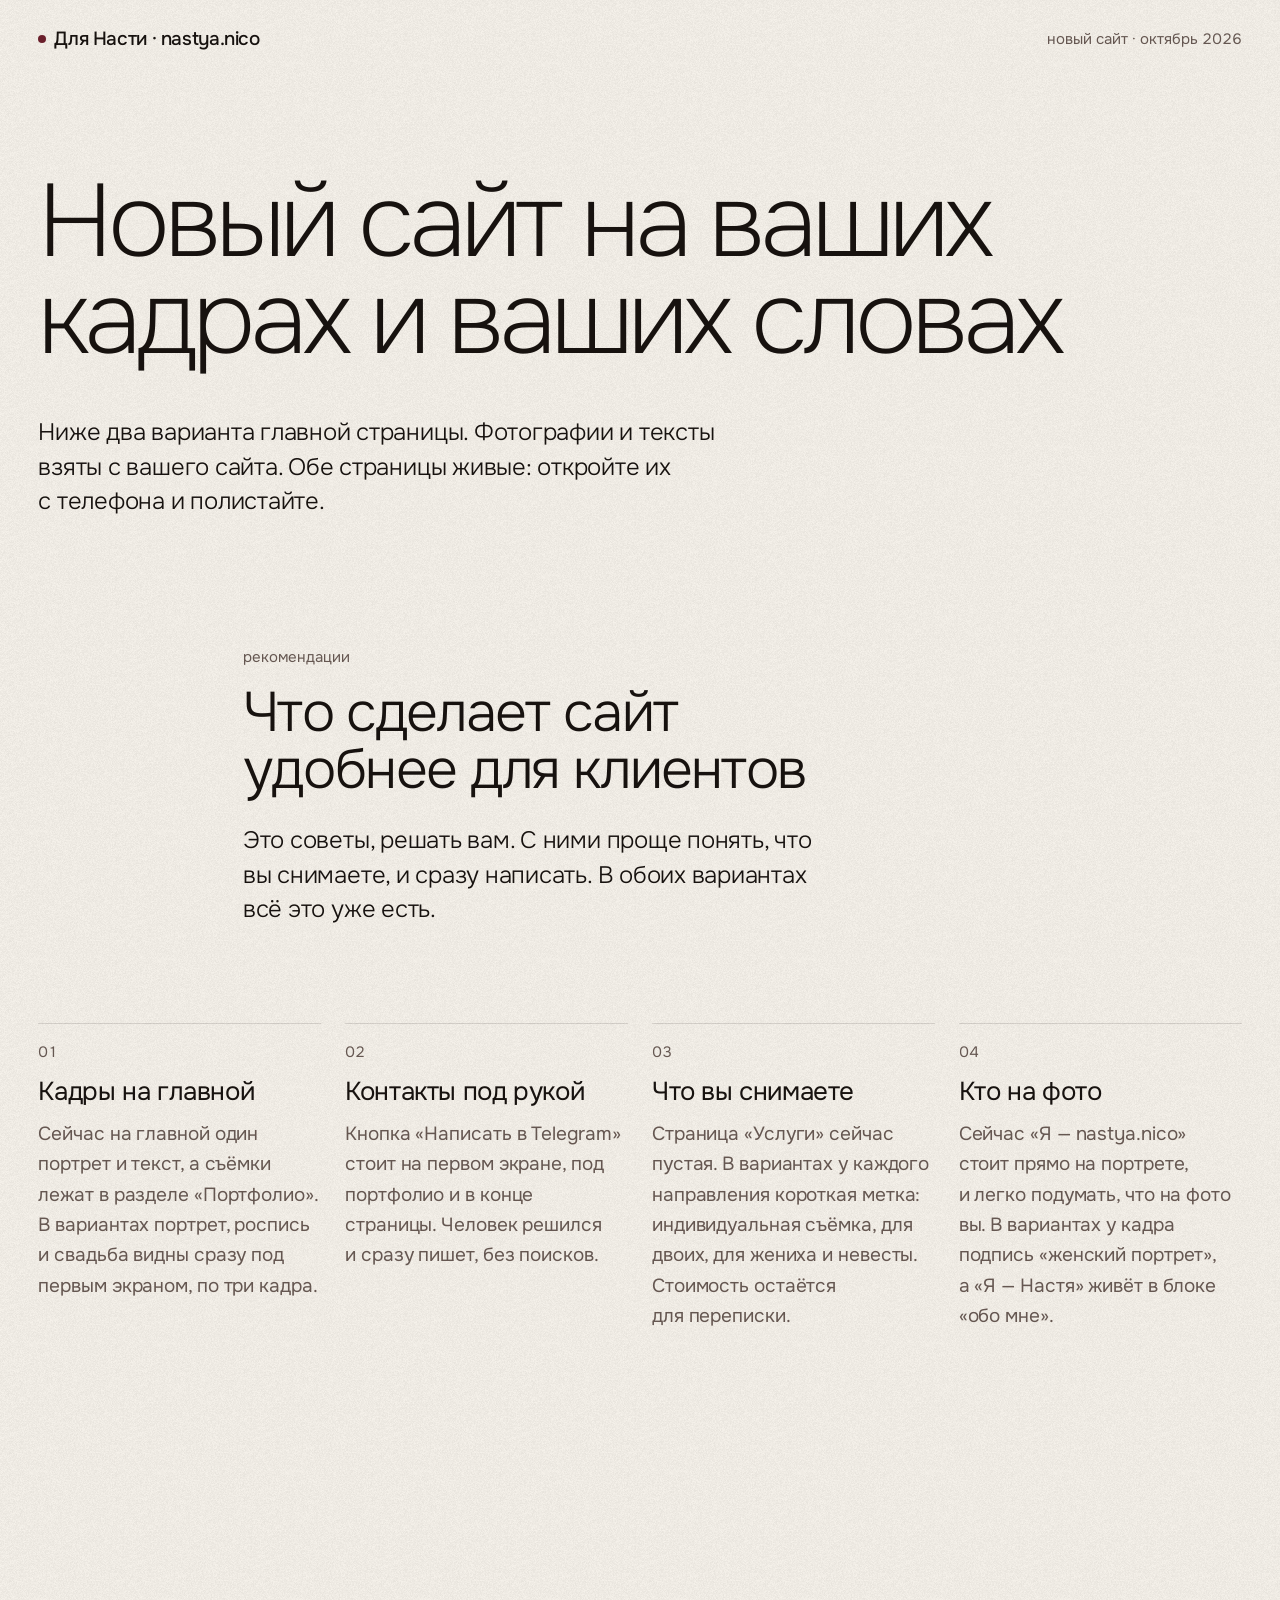
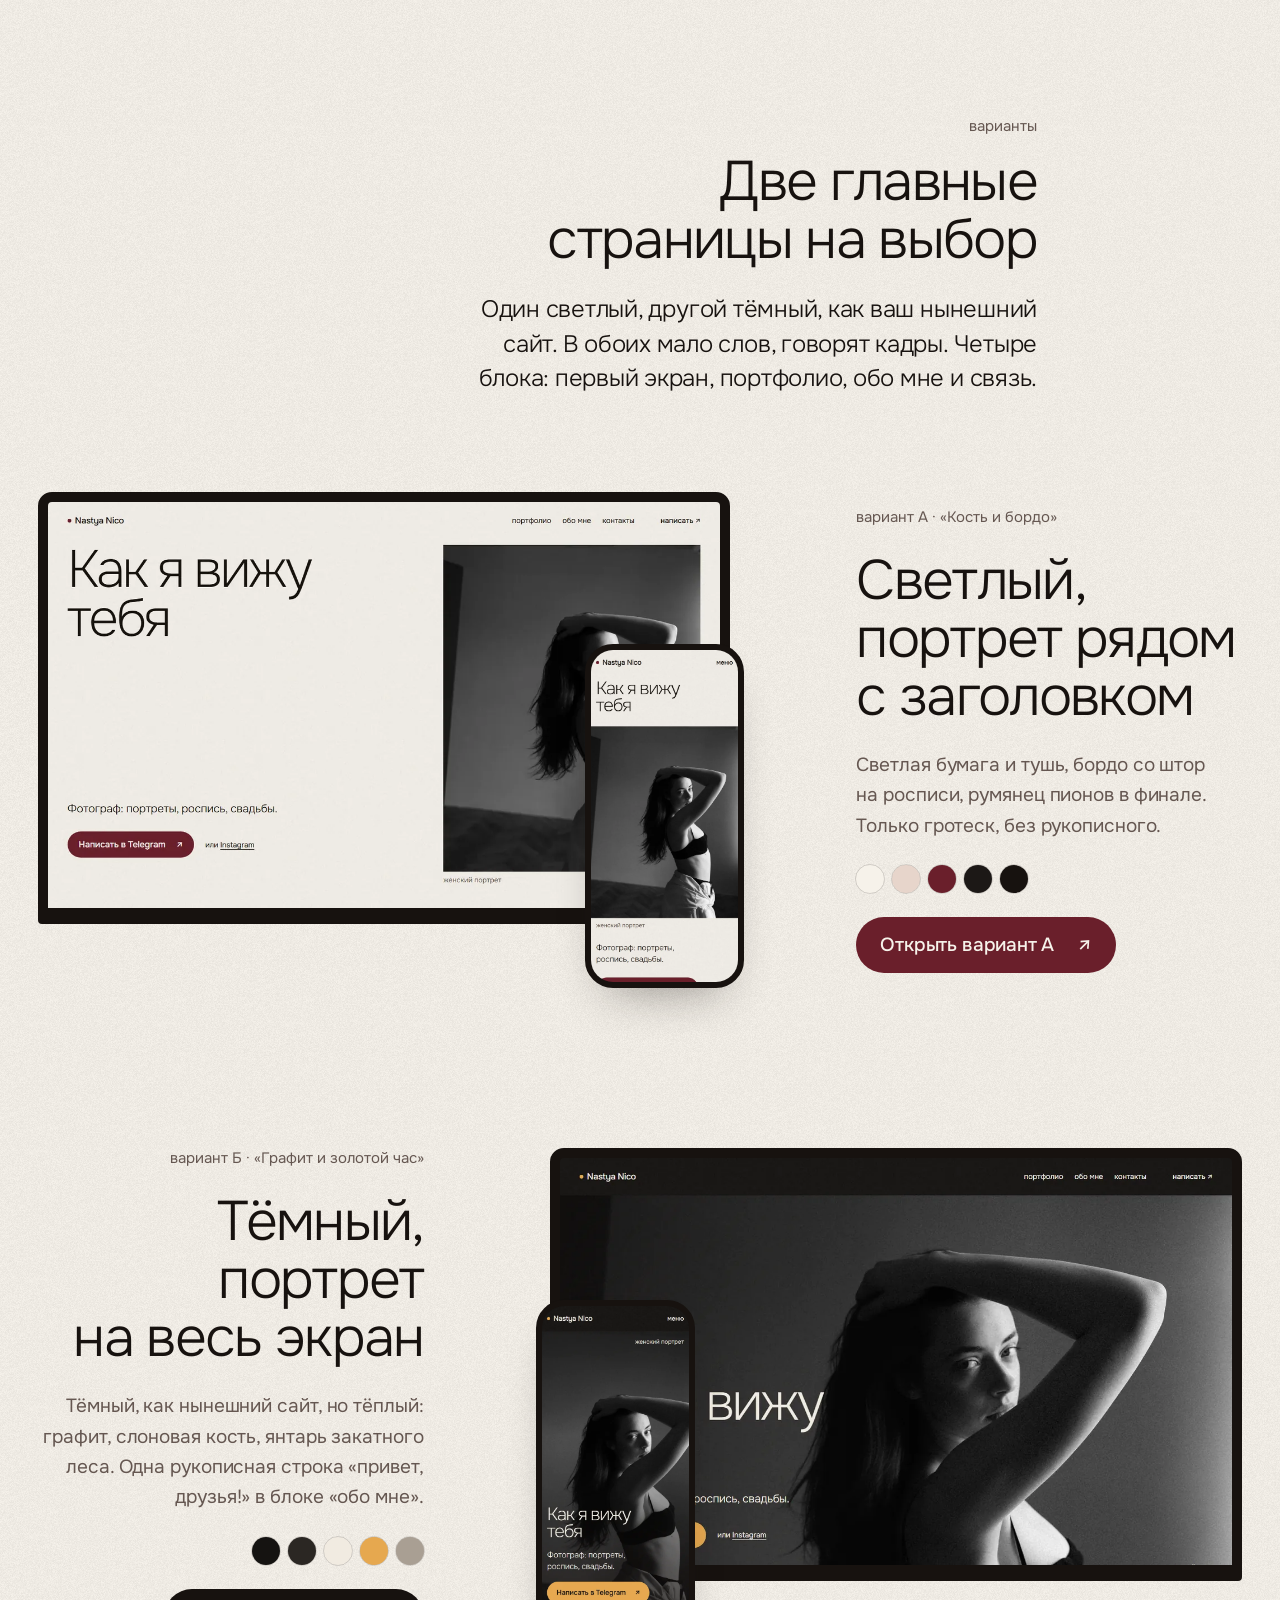
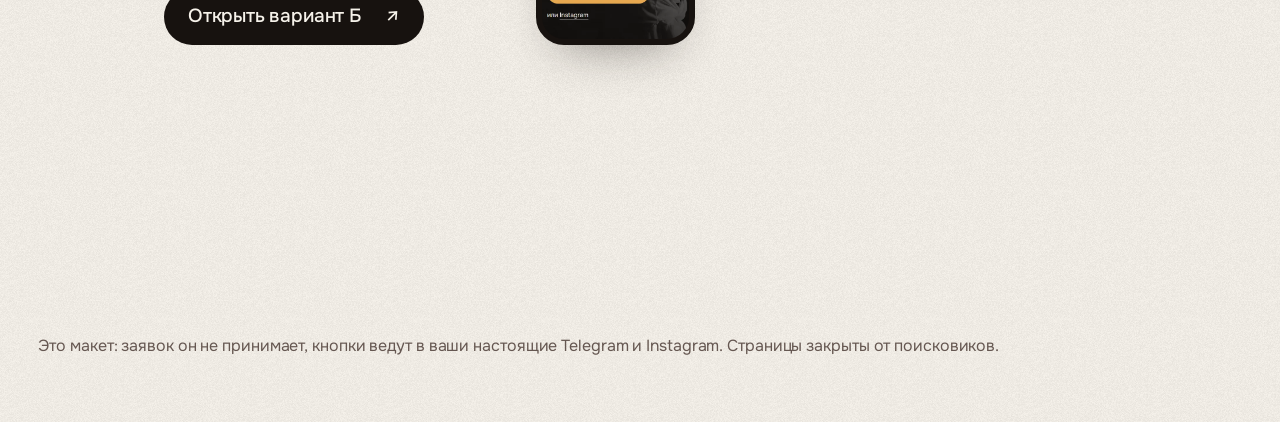
==== index.html @ d51451ee "Публикация макета: хаб и два варианта главной Co-Authored-By: Claude Opus 5.5 <noreply@anthropic.com" ====
<!doctype html>
<html lang="ru">
<head>
<meta charset="utf-8">
<meta name="viewport" content="width=device-width, initial-scale=1">
<meta name="robots" content="noindex, nofollow">
<title>Nastya Nico · новый сайт</title>
<meta name="description" content="Два варианта главной страницы для сайта nastya.nico на фотографиях и словах Насти.">
<meta property="og:type" content="website">
<meta property="og:title" content="Nastya Nico · новый сайт">
<meta property="og:description" content="Два варианта главной страницы: светлый и тёмный">
<meta property="og:url" content="https://arisheniaa.github.io/nikolaeva/">
<meta property="og:image" content="https://arisheniaa.github.io/nikolaeva/assets/img/hub/og.jpg">
<meta property="og:image:width" content="1200">
<meta property="og:image:height" content="630">
<meta name="twitter:card" content="summary_large_image">
<script>if(!matchMedia("(prefers-reduced-motion: reduce)").matches&&!location.search.includes("shot"))document.documentElement.classList.add("js-motion")</script>
<link rel="preconnect" href="https://fonts.googleapis.com">
<link rel="preconnect" href="https://fonts.gstatic.com" crossorigin>
<link rel="stylesheet" href="https://fonts.googleapis.com/css2?family=Onest:wght@200;300;400;500&display=swap">
<link rel="stylesheet" href="assets/css/tokens.css">
<link rel="stylesheet" href="assets/css/components.css">
<style>
  /* Хаб «Для Насти» — только на токенах ДС. */
  .hub-hero { padding-block: var(--s-7) var(--s-10); }
  .hub-hero .nn-mega { margin-top: var(--s-7); max-width: 13em; }
  .hub-hero .nn-lead { margin-top: var(--s-7); max-width: 30em; }

  .hub-issues { display: grid; grid-template-columns: repeat(4, minmax(0, 1fr)); gap: var(--s-7) var(--col-gap); margin: 0; padding: 0; list-style: none; counter-reset: i; }
  .hub-issues > li { counter-increment: i; padding-top: var(--s-4); border-top: var(--line-w) solid var(--c-line); display: flex; flex-direction: column; gap: var(--s-3); }
  .hub-issues > li::before { content: "0" counter(i); font-size: var(--fs-meta); color: var(--c-muted); font-feature-settings: "tnum" 1; }
  .hub-issues .nn-text { color: var(--c-muted); }

  .hub-variants { display: flex; flex-direction: column; gap: var(--s-11); }
  .hub-variant { align-items: center; row-gap: var(--s-7); }
  .hub-variant__devices { display: block; grid-column: 1 / span 7; position: relative; padding-bottom: var(--s-8); }
  .hub-variant__text { grid-column: 9 / span 4; display: flex; flex-direction: column; gap: var(--s-5); }
  .hub-variant:nth-child(even) .hub-variant__devices { grid-column: 6 / span 7; grid-row: 1; }
  .hub-variant:nth-child(even) .hub-variant__text { grid-column: 1 / span 4; grid-row: 1; }
  .hub-variant__text .nn-text { color: var(--c-muted); }

  /* Рамки устройств: ноутбук и телефон поверх. */
  .hub-laptop { display: block; aspect-ratio: 16 / 10; overflow: hidden; border: 0.625rem solid var(--c-ink); border-bottom-width: 1rem; border-radius: 0.875rem 0.875rem 0.25rem 0.25rem; background: var(--c-ink); }
  .hub-laptop img, .hub-phone img { width: 100%; height: 100%; object-fit: cover; object-position: top; }
  .hub-phone { position: absolute; right: -2%; bottom: 0; width: 23%; aspect-ratio: 390 / 844; overflow: hidden; border: 0.375rem solid var(--c-ink); border-radius: 1.75rem; background: var(--c-ink); box-shadow: 0 24px 48px -24px rgb(23 18 15 / 0.45); }
  .hub-variant:nth-child(even) .hub-phone { right: auto; left: -2%; }
  .hub-swatches { display: flex; gap: var(--s-2); }
  .nn-side--r .hub-swatches { justify-content: flex-end; }
  .hub-swatches i { width: 1.75rem; height: 1.75rem; border-radius: 50%; outline: var(--line-w) solid var(--c-line); }

  .hub-foot { padding-block: var(--s-9) var(--s-8); }

  @media (max-width: 900px) {
    .hub-issues { grid-template-columns: repeat(2, minmax(0, 1fr)); }
    .nn-root .hub-variant:nth-child(n) > * { grid-column: 1 / -1; grid-row: auto; }
    .hub-variant__devices { padding-bottom: var(--s-9); }
  }
  @media (max-width: 560px) {
    .hub-issues { grid-template-columns: minmax(0, 1fr); }
    .hub-phone { width: 30%; border-width: 0.25rem; border-radius: 1.1rem; }
    .hub-laptop { border-width: 0.375rem; border-bottom-width: 0.625rem; }
  }
</style>
</head>
<body class="nn-root" data-theme="ivory">

<div class="nn-container">
  <header class="nn-header">
    <span class="nn-brand"><span class="nn-dot" aria-hidden="true"></span>Для Насти · nastya.nico</span>
    <span class="nn-meta nn-hide-sm">новый сайт · октябрь 2026</span>
  </header>
</div>

<main>
  <section class="nn-container hub-hero">
    <h1 class="nn-mega" data-lines>
      <span class="nn-line"><span style="--i: 0">Новый сайт на&nbsp;ваших</span></span>
      <span class="nn-line"><span style="--i: 1">кадрах и&nbsp;ваших словах</span></span>
    </h1>
    <p class="nn-lead" data-reveal>Ниже два варианта главной страницы. Фотографии и&nbsp;тексты взяты с&nbsp;вашего сайта. Обе страницы живые: откройте их с&nbsp;телефона и&nbsp;полистайте.</p>
  </section>

  <section class="nn-section nn-section--top0">
    <div class="nn-container">
      <div class="nn-grid nn-sec-head nn-sec-head--track">
        <p class="nn-meta nn-sec-head__label">рекомендации</p>
        <h2 class="nn-h2 nn-sec-head__title" data-reveal>Что сделает сайт удобнее для&nbsp;клиентов</h2>
        <p class="nn-lead nn-sec-head__lead" data-reveal>Это советы, решать вам. С&nbsp;ними проще понять, что вы&nbsp;снимаете, и&nbsp;сразу написать. В&nbsp;обоих вариантах всё это уже есть.</p>
      </div>
      <ol class="hub-issues">
        <li data-reveal><h3 class="nn-h3">Кадры на&nbsp;главной</h3><p class="nn-text">Сейчас на&nbsp;главной один портрет и&nbsp;текст, а&nbsp;съёмки лежат в&nbsp;разделе «Портфолио». В&nbsp;вариантах портрет, роспись и&nbsp;свадьба видны сразу под первым экраном, по&nbsp;три кадра.</p></li>
        <li data-reveal style="--delay: 100ms"><h3 class="nn-h3">Контакты под&nbsp;рукой</h3><p class="nn-text">Кнопка «Написать в&nbsp;Telegram» стоит на&nbsp;первом экране, под портфолио и&nbsp;в&nbsp;конце страницы. Человек решился и&nbsp;сразу пишет, без поисков.</p></li>
        <li data-reveal style="--delay: 200ms"><h3 class="nn-h3">Что вы&nbsp;снимаете</h3><p class="nn-text">Страница «Услуги» сейчас пустая. В&nbsp;вариантах у&nbsp;каждого направления короткая метка: индивидуальная съёмка, для двоих, для жениха и&nbsp;невесты. Стоимость остаётся для&nbsp;переписки.</p></li>
        <li data-reveal style="--delay: 300ms"><h3 class="nn-h3">Кто на&nbsp;фото</h3><p class="nn-text">Сейчас «Я&nbsp;— nastya.nico» стоит прямо на&nbsp;портрете, и&nbsp;легко подумать, что на&nbsp;фото вы. В&nbsp;вариантах у&nbsp;кадра подпись «женский портрет», а&nbsp;«Я&nbsp;— Настя» живёт в&nbsp;блоке «обо мне».</p></li>
      </ol>
    </div>
  </section>

  <section class="nn-section">
    <div class="nn-container">
      <div class="nn-grid nn-sec-head nn-sec-head--track nn-side--r">
        <p class="nn-meta nn-sec-head__label">варианты</p>
        <h2 class="nn-h2 nn-sec-head__title" data-reveal>Две главные страницы на&nbsp;выбор</h2>
        <p class="nn-lead nn-sec-head__lead" data-reveal>Один светлый, другой тёмный, как ваш нынешний сайт. В&nbsp;обоих мало слов, говорят кадры. Четыре блока: первый экран, портфолио, обо мне и&nbsp;связь.</p>
      </div>

      <div class="hub-variants">
        <article class="nn-grid hub-variant">
          <a class="hub-variant__devices" href="a/" aria-label="Открыть вариант А" data-reveal>
            <span class="hub-laptop"><img src="assets/img/hub/a-desktop.webp" width="1200" height="750" alt="Вариант А на ноутбуке: заголовок «Как я вижу тебя» и чёрно-белый портрет рядом"></span>
            <span class="hub-phone"><img src="assets/img/hub/a-mobile.webp" width="520" height="1125" loading="lazy" alt="Вариант А на телефоне"></span>
          </a>
          <div class="hub-variant__text">
            <p class="nn-meta">вариант А · «Кость и&nbsp;бордо»</p>
            <h3 class="nn-h2" data-reveal>Светлый, портрет рядом с&nbsp;заголовком</h3>
            <p class="nn-text">Светлая бумага и&nbsp;тушь, бордо со&nbsp;штор на&nbsp;росписи, румянец пионов в&nbsp;финале. Только гротеск, без рукописного.</p>
            <div class="hub-swatches" aria-hidden="true"><i style="background:#F6F2EA"></i><i style="background:#E7D5CB"></i><i style="background:#6A1F2B"></i><i style="background:#1C1816"></i><i style="background:#17120F"></i></div>
            <div><a class="nn-btn" href="a/">Открыть вариант А <span class="nn-btn__arrow" aria-hidden="true">↗</span></a></div>
          </div>
        </article>

        <article class="nn-grid hub-variant">
          <a class="hub-variant__devices" href="b/" aria-label="Открыть вариант Б" data-reveal>
            <span class="hub-laptop"><img src="assets/img/hub/b-desktop.webp" width="1200" height="750" loading="lazy" alt="Вариант Б на ноутбуке: чёрно-белый портрет на весь экран и заголовок «Как я вижу тебя»"></span>
            <span class="hub-phone"><img src="assets/img/hub/b-mobile.webp" width="520" height="1125" loading="lazy" alt="Вариант Б на телефоне"></span>
          </a>
          <div class="hub-variant__text nn-side--r">
            <p class="nn-meta">вариант Б · «Графит и&nbsp;золотой час»</p>
            <h3 class="nn-h2" data-reveal>Тёмный, портрет на&nbsp;весь экран</h3>
            <p class="nn-text">Тёмный, как нынешний сайт, но&nbsp;тёплый: графит, слоновая кость, янтарь закатного леса. Одна рукописная строка «привет, друзья!» в&nbsp;блоке «обо мне».</p>
            <div class="hub-swatches" aria-hidden="true"><i style="background:#151311"></i><i style="background:#2B2723"></i><i style="background:#F1EBE1"></i><i style="background:#E6A84F"></i><i style="background:#A99F93"></i></div>
            <div><a class="nn-btn nn-btn--ink" href="b/">Открыть вариант Б <span class="nn-btn__arrow" aria-hidden="true">↗</span></a></div>
          </div>
        </article>
      </div>
    </div>
  </section>

  <footer class="nn-container hub-foot">
    <p class="nn-note">Это макет: заявок он не принимает, кнопки ведут в&nbsp;ваши настоящие Telegram и&nbsp;Instagram. Страницы закрыты от&nbsp;поисковиков.</p>
  </footer>
</main>

<script src="assets/js/motion.js" defer></script>
</body>
</html>
---- assets/css/tokens.css ----
/* Дизайн-система «Nastya Nico» · v0.1 · токены
   Основа — студийная ДС v0.8 (гротеск Onest, рукописный Caveat, зерно, острые углы
   у кадров, кнопки-капсулы, тихое движение). Палитры собраны заново по кадрам Насти:
   контрастный свет из окна, глубокие тени, много чёрно-белого.
     data-theme="ivory"    — вариант А, «Кость и бордо»: бумага, слоновая кость,
                             бордо штор с росписи, румянец пионов; почти-чёрный — тушь
     data-theme="graphite" — вариант Б, «Графит и золотой час»: тёмный, как нынешний
                             сайт Насти; слоновая кость текстом, янтарь закатного леса
   Контраст всех текстовых пар посчитан по WCAG 2.1, минимум AA. */

:root {
  /* ---------- Гарнитуры ---------- */
  --font-sans: "Onest", "Golos Text", "Segoe UI", system-ui, sans-serif;
  --font-hand: "Caveat", "Segoe Print", cursive;           /* её голос: «привет, друзья!» */

  /* ---------- Шкала кегля (fluid, 360 → 1440 px) ---------- */
  --fs-meta: 0.9375rem;                                      /* 15 — служебные метки */
  --fs-caption: 1rem;                                        /* 16 — подписи */
  --fs-body: clamp(1.125rem, 1.08rem + 0.19vw, 1.1875rem);   /* 18 → 19 */
  --fs-lead: clamp(1.25rem, 1.15rem + 0.42vw, 1.5rem);       /* 20 → 24 */
  --fs-h3: clamp(1.25rem, 1.1rem + 0.65vw, 1.75rem);         /* 20 → 28 */
  --fs-h2-s: clamp(1.75rem, 1.4rem + 1.2vw, 2.5rem);         /* 28 → 40 — заголовок карточки */
  --fs-h2: clamp(2rem, 1.4rem + 2.6vw, 3.75rem);             /* 32 → 60 */
  --fs-display: clamp(2.5rem, 1.55rem + 4.2vw, 5.25rem);     /* 40 → 84 */
  --fs-display-s: clamp(2.5rem, 1.75rem + 3.2vw, 4.5rem);    /* 40 → 72 — заголовок в половине экрана */
  --fs-mega: clamp(2.75rem, 1.3rem + 6.4vw, 7rem);           /* 44 → 112 */
  --fs-hand: clamp(2.5rem, 1.9rem + 2.7vw, 4.5rem);          /* 40 → 72 */
  --fs-hand-s: clamp(2rem, 1.7rem + 1.3vw, 2.75rem);         /* 32 → 44 — приписка у текста */

  --fw-thin: 200;       /* мега-заголовки */
  --fw-light: 300;      /* заголовки, лид */
  --fw-text: 400;
  --fw-medium: 500;     /* имя, кнопки, метки */

  --track-mega: -0.05em;
  --track-display: -0.04em;
  --track-h2: -0.03em;
  --track-text: -0.005em;
  --lh-mega: 0.94;
  --lh-display: 1;
  --lh-text: 1.6;
  --measure: 34em;
  --measure-lead: 24em;

  /* ---------- Ритм (база 4 px) ---------- */
  --s-1: 0.25rem;  --s-2: 0.5rem;  --s-3: 0.75rem;  --s-4: 1rem;
  --s-5: 1.5rem;   --s-6: 2rem;    --s-7: 3rem;     --s-8: 4rem;
  --s-9: 6rem;     --s-10: 8rem;   --s-11: 10rem;   --s-12: 12.5rem;

  --section-y: clamp(6rem, 3.6rem + 10.5vw, 12.5rem);      /* 96 → 200 */
  --gutter: clamp(1.25rem, 0.8rem + 2vw, 3rem);            /* поля 20 → 48 */
  --col-gap: clamp(0.75rem, 0.45rem + 1.3vw, 1.5rem);      /* 12 → 24 */
  --page-max: 100rem;                                       /* 1600 */
  --header-h: clamp(4rem, 3.6rem + 1.6vw, 5rem);            /* 64 → 80 */

  /* ---------- Форма ---------- */
  --line-w: 1px;
  --line-bold: 2px;
  --btn-h: 3.5rem;             /* 56 — удобная цель для пальца */
  --btn-px: 1.5rem;
  --radius: 0;                 /* острые углы у кадров и плашек: отпечаток, а не приложение */
  --radius-btn: 999px;         /* кнопки и капсулы скруглены */
  --focus-w: 2px;
  --dot: 0.5rem;               /* точка у имени */

  /* Зерно — тайл WebP 128×128, ~5 % непрозрачности. */
  --grain: url("../img/ui/grain.webp");

  /* ---------- Движение (тихое) ---------- */
  --ease-soft: cubic-bezier(0.22, 0.61, 0.36, 1);
  --ease-out: cubic-bezier(0.16, 1, 0.3, 1);
  --dur-hover: 200ms;
  --dur-ui: 420ms;
  --dur-reveal: 1200ms;
  --reveal-shift: 18px;
  --parallax-max: 32px;
}

/* ---------- Вариант А · «Кость и бордо» ----------
   Светлая бумага и тушь: её контрастные кадры читаются как отпечатки на стене.
   Бордо — со штор и бархата на росписи, румянец — с пионов в букете. */
[data-theme="ivory"] {
  --c-bg: #F6F2EA;          /* слоновая кость */
  --c-surface: #ECE4D6;     /* шампань */
  --c-surface-2: #E7D5CB;   /* румянец пиона */
  --c-ink: #17120F;         /* тушь · 16.7:1 на фоне, 13.1:1 на румянце */
  --c-muted: #655751;       /* 6.2:1 на фоне, 5.5:1 на шампани, 4.9:1 на румянце */
  --c-accent: #6A1F2B;      /* бордо — кнопка, точка; текст на нём --c-on-accent 10.2:1 */
  --c-accent-ink: #6A1F2B;  /* бордо — акцентный и рукописный текст · 10.2:1 */
  --c-deep: #6A1F2B;        /* бордо — меню, главная карточка */
  --c-deep-2: #1C1816;      /* тёмная комната — плашка под чёрно-белые отпечатки · 15.8:1 */
  --c-warm: #C98E8A;        /* пион — только линии и заливки */
  --c-on-deep: #F6F2EA;
  --c-on-deep-muted: #B7ADA3; /* вторичный текст на тёмной комнате · 8.0:1 */
  --c-on-accent: #F6F2EA;
  --c-line: rgb(23 18 15 / 0.14);
  --c-on-photo: #F6F2EA;
  --shade: 28 20 18;        /* тень для затемнения кадров (rgb) */
}

/* ---------- Вариант Б · «Графит и золотой час» ----------
   Тёмный, как нынешний сайт Насти, но тёплый: графит вместо серого,
   слоновая кость текстом, янтарь — свет заката в сосновом лесу. */
[data-theme="graphite"] {
  --c-bg: #151311;          /* графит */
  --c-surface: #201D1A;
  --c-surface-2: #2B2723;
  --c-ink: #F1EBE1;         /* слоновая кость · 15.6:1 на фоне, 12.5:1 на surface-2 */
  --c-muted: #A99F93;       /* 7.1:1 на фоне, 5.7:1 на surface-2 */
  --c-accent: #E6A84F;      /* янтарь — кнопка, точка, рукописное · 8.9:1 на фоне */
  --c-accent-ink: #E9B566;  /* янтарь светлее — акцентный текст · 9.9:1 */
  --c-deep: #5E1E29;        /* бордо — меню, главная карточка; текст --c-on-deep 10.5:1 */
  --c-deep-2: #0E0D0C;      /* глубже фона — плашка под отпечатки */
  --c-warm: #8C5A3C;        /* табак — линии */
  --c-on-deep: #F1EBE1;
  --c-on-deep-muted: #D9C6BD; /* вторичный на бордо · 7.5:1 */
  --c-on-accent: #151311;   /* графит на янтаре · 8.9:1 */
  --c-line: rgb(241 235 225 / 0.16);
  --c-on-photo: #F1EBE1;
  --shade: 14 12 11;
}
---- assets/css/components.css ----
/* Дизайн-система «Nastya Nico» · v0.1 · компоненты
   Основа — студийная ДС v0.8; паттерны секций те же, темы и добавки — под Настю.
   Требует tokens.css. Цвета, кегли, отступы и тайминги — только токены.
   Корень: <body class="nn-root" data-theme="ivory|graphite">. */

/* ============ База ============ */
*, *::before, *::after { box-sizing: border-box; }

.nn-root {
  margin: 0;
  background: var(--c-bg) var(--grain);
  color: var(--c-ink);
  font-family: var(--font-sans);
  font-weight: var(--fw-text);
  font-size: var(--fs-body);
  line-height: var(--lh-text);
  letter-spacing: var(--track-text);
  font-feature-settings: "tnum" 0;
  -webkit-font-smoothing: antialiased;
  text-rendering: optimizeLegibility;
}
.nn-root img, .nn-root video { display: block; max-width: 100%; }
.nn-root a { color: inherit; }
.nn-root :focus-visible { outline: var(--focus-w) solid var(--c-accent-ink); outline-offset: 3px; }
.nn-root ::selection { background: var(--c-accent); color: var(--c-on-accent); }

.nn-container {
  width: 100%;
  max-width: var(--page-max);
  margin-inline: auto;
  padding-inline: var(--gutter);
}
.nn-grid {
  display: grid;
  grid-template-columns: repeat(12, minmax(0, 1fr));
  column-gap: var(--col-gap);
}
.nn-bleed { margin-inline: calc(var(--gutter) * -1); }
/* Подписи «только десктоп / только телефон» (правка P5: на телефоне — «фотограф из Питера»). */
.nn-only-sm { display: none; }
@media (max-width: 700px) {
  .nn-root .nn-hide-sm { display: none; }
  .nn-root .nn-only-sm { display: inline; }
}

/* ============ Шапка (не липкая) ============ */
.nn-header {
  display: flex;
  align-items: center;
  gap: var(--s-6);
  min-height: var(--header-h);
}
.nn-brand {
  display: inline-flex;
  align-items: center;
  gap: var(--s-2);
  margin-right: auto;
  font-weight: var(--fw-medium);
  font-size: var(--fs-body);
  letter-spacing: -0.02em;
  text-decoration: none;
  white-space: nowrap;
}
.nn-dot {
  display: inline-block;
  width: var(--dot);
  height: var(--dot);
  border-radius: 50%;
  background: var(--c-accent);
  flex: none;
}
.nn-nav { display: flex; align-items: center; gap: var(--s-5); }
.nn-nav a, .nn-header__cta {
  font-size: var(--fs-caption);
  text-decoration: none;
  background: linear-gradient(currentColor, currentColor) left 100% / 0 var(--line-w) no-repeat;
  padding-block: var(--s-1);
  transition: background-size var(--dur-ui) var(--ease-out);
}
.nn-nav a:hover, .nn-header__cta:hover { background-size: 100% var(--line-w); }
.nn-header__cta { font-weight: var(--fw-medium); margin-left: var(--s-5); }

.nn-menu-toggle {
  display: none;
  appearance: none;
  border: 0;
  background: none;
  color: var(--c-ink);
  font: inherit;
  font-size: var(--fs-caption);
  font-weight: var(--fw-medium);
  min-height: 3rem;
  padding-inline: var(--s-2);
  margin-right: calc(var(--s-2) * -1);
  cursor: pointer;
}

/* Меню телефона: полноэкранное, открывается только по нажатию. */
.nn-menu {
  position: fixed;
  inset: 0;
  z-index: 10;
  display: flex;
  flex-direction: column;
  padding-inline: var(--gutter);
  background: var(--c-deep) var(--grain);
  color: var(--c-on-deep);
  opacity: 0;
  visibility: hidden;
  transition: opacity var(--dur-ui) var(--ease-soft), visibility 0s linear var(--dur-ui);
}
.nn-menu.is-open { opacity: 1; visibility: visible; transition: opacity var(--dur-ui) var(--ease-soft); }
.nn-menu .nn-menu-toggle { display: inline-flex; color: var(--c-on-deep); }
.nn-menu__nav { display: flex; flex-direction: column; gap: var(--s-3); margin-top: var(--s-7); }
.nn-menu__nav a {
  font-weight: var(--fw-light);
  font-size: var(--fs-h2);
  letter-spacing: var(--track-h2);
  line-height: 1.05;
  text-decoration: none;
}
.nn-menu__foot { margin-top: auto; padding-block: var(--s-7); }

@media (max-width: 900px) {
  .nn-nav, .nn-header__cta { display: none; }
  .nn-menu-toggle { display: inline-flex; align-items: center; }
}

/* ============ Типографика ============ */
.nn-meta {
  margin: 0;
  font-size: var(--fs-meta);
  line-height: 1.4;
  letter-spacing: 0;
  font-feature-settings: "tnum" 1;
  color: var(--c-muted);
}
.nn-meta-row {
  display: flex;
  flex-wrap: wrap;
  justify-content: space-between;
  align-items: center;
  gap: var(--s-2) var(--s-6);
}
.nn-meta-row > * { display: inline-flex; align-items: center; gap: var(--s-2); }
/* Метки стали 15 px (Z1): на телефоне пара меток держится в одну строку за счёт узкого промежутка. */
@media (max-width: 700px) { .nn-meta-row { column-gap: var(--s-4); } }

.nn-mega, .nn-display, .nn-h2, .nn-h3 { margin: 0; text-wrap: balance; }
.nn-mega {
  font-weight: var(--fw-thin);
  font-size: var(--fs-mega);
  line-height: var(--lh-mega);
  letter-spacing: var(--track-mega);
}
.nn-display {
  font-weight: var(--fw-light);
  font-size: var(--fs-display);
  line-height: var(--lh-display);
  letter-spacing: var(--track-display);
}
.nn-h2 { font-weight: var(--fw-light); font-size: var(--fs-h2); line-height: 1.04; letter-spacing: var(--track-h2); }
.nn-h3 { font-weight: var(--fw-text); font-size: var(--fs-h3); line-height: 1.2; letter-spacing: -0.015em; }
.nn-lead {
  margin: 0;
  font-weight: var(--fw-light);
  font-size: var(--fs-lead);
  line-height: 1.45;
  letter-spacing: -0.01em;
  max-width: var(--measure-lead);
  text-wrap: pretty;
}
.nn-text { margin: 0; max-width: var(--measure); text-wrap: pretty; }
.nn-note { margin: 0; font-size: var(--fs-caption); color: var(--c-muted); }
/* Лесенка: каждая следующая смысловая строка сдвинута вправо на шаг (правка Q2). */
.nn-stair > .nn-line:nth-child(2) { padding-left: var(--stair, 1em); }
.nn-stair > .nn-line:nth-child(3) { padding-left: calc(var(--stair, 1em) * 2); }
.nn-stair > .nn-line:nth-child(4) { padding-left: calc(var(--stair, 1em) * 3); }

/* Рукописная строка — только вариант Б (N2), редкий акцент от 40 px. */
.nn-hand {
  margin: 0;
  font-family: var(--font-hand);
  font-weight: 400;
  font-synthesis: none;
  font-size: var(--fs-hand);
  line-height: 1;
  letter-spacing: 0;
  color: var(--c-accent-ink);
}

/* ============ Кнопки и ссылки ============ */
.nn-btn {
  display: inline-flex;
  align-items: center;
  justify-content: space-between;
  gap: var(--s-5);
  min-height: var(--btn-h);
  padding-inline: var(--btn-px);
  border: 0;
  border-radius: var(--radius-btn);
  background: var(--c-accent);
  color: var(--c-on-accent);
  font: inherit;
  font-weight: var(--fw-medium);
  letter-spacing: -0.01em;
  text-decoration: none;
  cursor: pointer;
  transition: background-color var(--dur-hover) var(--ease-soft), color var(--dur-hover) var(--ease-soft);
}
.nn-root .nn-btn { color: var(--c-on-accent); }
.nn-btn:hover { background: var(--c-ink); }
.nn-root .nn-btn:hover { color: var(--c-bg); }
.nn-btn--ink { background: var(--c-ink); }
.nn-root .nn-btn--ink { color: var(--c-bg); }
.nn-btn--ink:hover { background: var(--c-accent-ink); }
/* Светлая кнопка на кадре и на глубоких плашках — слоновая кость в обеих темах. */
.nn-btn--light { background: var(--c-on-photo); }
.nn-root .nn-btn--light { color: var(--c-deep); }
.nn-btn--light:hover { background: var(--c-accent); }
.nn-root .nn-btn--light:hover { color: var(--c-on-accent); }
.nn-btn--deep { background: var(--c-deep); }
.nn-root .nn-btn--deep { color: var(--c-on-deep); }
.nn-btn--deep:hover { background: var(--c-ink); }
.nn-btn__arrow { transition: transform var(--dur-ui) var(--ease-out); }
.nn-btn:hover .nn-btn__arrow { transform: translate(2px, -2px); }

.nn-link {
  text-decoration: underline;
  text-decoration-thickness: var(--line-w);
  text-underline-offset: 0.28em;
  text-decoration-color: currentColor;
  transition: text-decoration-thickness var(--dur-hover) var(--ease-soft);
}
.nn-link:hover { text-decoration-thickness: var(--line-bold); }

/* Связь — только мессенджеры: главная кнопка + две тихие ссылки. */
.nn-contact { display: flex; flex-wrap: wrap; align-items: center; gap: var(--s-4) var(--s-5); }
.nn-contact__alt { font-size: var(--fs-caption); }

/* ============ Плашки ============ */
.nn-block--deep { background: var(--c-deep) var(--grain); color: var(--c-on-deep); }
.nn-block--deep .nn-meta { color: inherit; opacity: 1; }
.nn-block--accent { background: var(--c-accent) var(--grain); color: var(--c-on-accent); }
.nn-block--surface { background: var(--c-surface) var(--grain); }

/* ============ Фото ============ */
.nn-photo {
  position: relative;
  margin: 0;
  overflow: hidden;
  border-radius: var(--radius);
  background: var(--c-surface-2);
  aspect-ratio: var(--ratio, 4 / 5);
}
.nn-photo img, .nn-photo video {
  width: 100%;
  height: 100%;
  object-fit: cover;
  object-position: var(--focus, 50% 50%);
}
/* Плёночный кадр целиком, со сканерной рамкой. */
.nn-print { margin: 0; }
.nn-print img { width: 100%; height: auto; }
/* Подпись-метка под кадром: номер кадра слева, пояснение справа. */
.nn-frame-label {
  display: flex;
  justify-content: space-between;
  gap: var(--s-4);
  margin-top: var(--s-2);
  font-size: var(--fs-meta);
  font-feature-settings: "tnum" 1;
  color: var(--c-muted);
}

/* Видео-окно: петля без звука, с кнопкой паузы (WCAG 2.2.2). */
.nn-video { background: var(--c-ink); }
.nn-video__toggle {
  position: absolute;
  right: var(--s-3);
  bottom: var(--s-3);
  appearance: none;
  border: 0;
  background: none;
  color: var(--c-on-photo);
  font: inherit;
  font-size: var(--fs-meta);
  font-weight: var(--fw-medium);
  min-height: 2.75rem;
  padding-inline: var(--s-3);
  cursor: pointer;
}

/* ============ Паттерн: первый экран А ============
   Мега-строка во всю ширину, под ней ряд: вступление · кадр · видео. */
.nn-hero-a { padding-block: var(--s-4) var(--s-8); }
.nn-hero-a__meta { padding-block: var(--s-3) var(--s-5); }
.nn-hero-a__row { margin-top: var(--s-6); align-items: end; }
.nn-hero-a__intro {
  grid-column: 1 / span 4;
  display: flex;
  flex-direction: column;
  gap: var(--s-6);
  padding-right: var(--s-6);
}
.nn-hero-a__still { grid-column: 5 / span 3; }
.nn-hero-a__still .nn-photo { --ratio: 4 / 5; }
.nn-hero-a__wide { grid-column: 8 / -1; }
.nn-hero-a__wide .nn-photo { --ratio: 5 / 4; }

@media (max-width: 1100px) {
  .nn-hero-a__intro { grid-column: 1 / span 5; grid-row: 2; margin-top: var(--s-7); }
  .nn-hero-a__still { grid-column: 1 / span 4; grid-row: 1; }
  .nn-hero-a__wide { grid-column: 5 / -1; grid-row: 1; }
}
@media (max-width: 700px) {
  .nn-hero-a__row { margin-top: var(--s-6); row-gap: var(--s-5); }
  .nn-hero-a__wide { grid-column: 1 / -1; grid-row: 1; margin-inline: calc(var(--gutter) * -1); }
  .nn-hero-a__wide .nn-photo { --ratio: 4 / 5; }
  .nn-hero-a__still { grid-column: 1 / span 5; grid-row: 2; }
  /* На телефоне лид встаёт рядом с кадром, кнопка — отдельной строкой. */
  .nn-hero-a__intro { display: contents; }
  .nn-hero-a__intro .nn-lead { grid-column: 6 / -1; grid-row: 2; align-self: end; font-size: var(--fs-body); padding-bottom: var(--s-6); }
  .nn-hero-a__intro .nn-contact { grid-column: 1 / -1; grid-row: 3; margin-top: var(--s-2); }
  .nn-hero-a__intro .nn-btn { flex: 1 1 100%; }
}

/* Печать и арка убраны в v0.7 (правка W2): кадры — только прямоугольные,
   текст на «наклейках» не ставим. */

/* ============ Паттерн: первый экран Б — «Обложка» (решение S1) ============
   Кадр на весь экран, слева мягкое затемнение цветом тени темы (--shade),
   поверх — текст цвета слоновой кости. Жёлтая рукописная строка — на тёмной
   зелени кадра. На телефоне кадр тоже на весь экран (правка W3). */
.nn-hero-b {
  position: relative;
  height: calc(100svh - var(--header-h));
  min-height: 40rem;
  overflow: hidden;
}
.nn-hero-b__photo { position: absolute; inset: 0; height: 100%; aspect-ratio: auto; }
.nn-hero-b__photo img { position: absolute; inset: 0; }
@media (max-width: 900px) { .nn-hero-b__photo img { object-position: var(--focus-sm, var(--focus)); } }
.nn-hero-b__photo::after {
  content: "";
  position: absolute;
  inset: 0;
  background: linear-gradient(90deg, rgb(var(--shade) / 0.62) 0%, rgb(var(--shade) / 0.35) 45%, rgb(var(--shade) / 0) 70%);
}
.nn-hero-b__panel {
  position: relative;
  z-index: 1;
  display: flex;
  flex-direction: column;
  gap: var(--s-6);
  height: 100%;
  max-width: 46rem;
  padding: var(--s-6) var(--gutter) var(--s-8);
  color: var(--c-on-photo);
}
.nn-hero-b__panel .nn-display { margin-top: auto; font-size: var(--fs-h2); }
.nn-hero-b__panel .nn-meta,
.nn-hero-b__panel .nn-contact__alt { color: inherit; }
.nn-hero-b__hand {
  position: absolute;
  z-index: 1;
  right: var(--gutter);
  top: var(--s-10);
  color: var(--c-accent);
  text-shadow: 0 1px 14px rgb(var(--shade) / 0.6);
}
/* Бронь — правый верхний угол обложки, на одной линии с метками панели (правка T1). */
.nn-hero-b__book {
  position: absolute;
  z-index: 1;
  top: var(--s-6);
  right: var(--gutter);
  color: var(--c-on-photo);
  text-shadow: 0 1px 8px rgb(var(--shade) / 0.5);
}
.nn-hero-b__book-sm { display: none; }
.nn-hero-b__caption {
  position: absolute;
  z-index: 1;
  right: var(--s-4);
  bottom: var(--s-3);
  color: var(--c-on-photo);
}

@media (max-width: 900px) {
  /* Телефон: вертикальный кадр на весь экран под шапкой (9:16 и длиннее),
     рукописная строка наверху, заголовок и кнопка внизу на затемнении. */
  .nn-hero-b { min-height: 36rem; }
  .nn-hero-b__photo::after {
    background:
      linear-gradient(180deg, rgb(var(--shade) / 0.55) 0%, rgb(var(--shade) / 0) 34%),
      linear-gradient(0deg, rgb(var(--shade) / 0.82) 0%, rgb(var(--shade) / 0.5) 40%, rgb(var(--shade) / 0) 66%);
  }
  .nn-hero-b__panel { max-width: none; gap: var(--s-5); padding-block: var(--s-5) var(--s-7); }
  .nn-hero-b__hand { right: auto; left: var(--gutter); top: calc(var(--s-5) + var(--s-8)); }
  .nn-hero-b__book { display: none; }
  .nn-hero-b__city { display: none; }
  .nn-root .nn-hero-b__book-sm { display: inline-flex; }
  .nn-hero-b__caption { display: none; }
}

/* ============ Секции страниц (точка 3) ============
   Секции разделяет воздух --section-y, а не линии.
   Шапка секции — два вида:
   · базовая (А): метка слева (3 колонки), заголовок и лид справа;
   · --track (Б, хаб; правка W1): метка, заголовок и лид в центральной дорожке —
     колонки 3–10, — край чередуется от секции к секции (.nn-side--r). */
.nn-section { padding-block: var(--section-y); }
.nn-section--top0 { padding-top: 0; }
.nn-sec-head { row-gap: var(--s-5); margin-bottom: var(--s-9); }
.nn-sec-head__label { grid-column: 1 / span 3; padding-top: 0.9em; }
.nn-sec-head__title { grid-column: 4 / span 8; }
.nn-sec-head__lead { grid-column: 4 / span 6; }
.nn-sec-head__meta { grid-column: 4 / span 8; }
.nn-sec-head--track { row-gap: var(--s-4); }
.nn-sec-head--track > * { grid-column: 3 / span 8; }
.nn-sec-head--track .nn-sec-head__label { padding-top: 0; }
.nn-sec-head--track .nn-sec-head__title + .nn-sec-head__lead,
.nn-sec-head--track .nn-sec-head__title + .nn-sec-head__meta { margin-top: var(--s-2); }
@media (max-width: 900px) {
  .nn-sec-head { margin-bottom: var(--s-7); }
  .nn-sec-head > *, .nn-sec-head--track > * { grid-column: 1 / -1; }
  .nn-sec-head__label { padding-top: 0; }
}

/* Центральная дорожка вне сетки: та же ширина, что колонки 3–10. */
.nn-track {
  width: calc((100% - 11 * var(--col-gap)) / 12 * 8 + 7 * var(--col-gap));
  margin-inline: auto;
}
@media (max-width: 900px) { .nn-track { width: auto; } }

/* Край выравнивания: --r — по правому, --c — по центру; по умолчанию — по левому. */
.nn-side--r { text-align: right; }
.nn-side--r :is(.nn-lead, .nn-text, .nn-note),
.nn-side--r:is(.nn-lead, .nn-text, .nn-note) { margin-left: auto; }
.nn-side--r :is(.nn-tags, .nn-contact, .nn-meta-row) { justify-content: flex-end; }
.nn-side--c { text-align: center; }
.nn-side--c :is(.nn-lead, .nn-text, .nn-note) { margin-inline: auto; }
.nn-side--c :is(.nn-tags, .nn-contact) { justify-content: center; }

/* Кадр мягко приближается при наведении — только там, где кадр ведёт дальше по смыслу. */
.nn-zoom img { transition: transform calc(var(--dur-ui) * 2) var(--ease-out); }
.nn-zoom:hover img { transform: scale(1.03); }

/* Подпись под кадром: название слева, пояснение справа. */
.nn-cap {
  display: flex;
  justify-content: space-between;
  align-items: baseline;
  gap: var(--s-4);
  margin-top: var(--s-3);
}
.nn-cap__title { font-weight: var(--fw-medium); letter-spacing: 0.01em; }

/* Метки-капсулы: плёнки, камеры (только А; в Б плёнки — строкой, без «наклеек»). */
.nn-tags { display: flex; flex-wrap: wrap; gap: var(--s-2); margin: 0; padding: 0; list-style: none; }
.nn-tag {
  padding: var(--s-1) var(--s-3);
  border: var(--line-w) solid currentColor;
  border-radius: var(--radius-btn);
  font-size: var(--fs-caption);
  line-height: 1.5;
  white-space: nowrap;
}

/* ============ А · Живые моменты — асимметричная мозаика ============ */
.nn-moments { row-gap: var(--s-9); align-items: start; }
.nn-moments__a { grid-column: 1 / span 5; }
.nn-moments__b { grid-column: 7 / span 3; margin-top: var(--s-11); }
.nn-moments__c { grid-column: 10 / span 3; margin-top: var(--s-6); }
.nn-moments__d { grid-column: 2 / span 4; }
.nn-moments__quote { grid-column: 7 / span 5; align-self: center; }
@media (max-width: 700px) {
  .nn-moments { row-gap: var(--s-6); }
  .nn-moments__a { grid-column: 1 / -1; }
  .nn-moments__b { grid-column: 1 / span 6; margin-top: 0; }
  .nn-moments__c { grid-column: 7 / -1; margin-top: var(--s-9); }
  .nn-moments__d { grid-column: 1 / span 8; }
  .nn-moments__quote { grid-column: 1 / -1; }
}

/* ============ А · День в четырёх кадрах; на телефоне — лента с прокруткой ============ */
.nn-day {
  display: grid;
  grid-template-columns: repeat(4, minmax(0, 1fr));
  gap: var(--col-gap);
  margin: 0;
  padding: 0;
  list-style: none;
}
.nn-day__item .nn-photo { --ratio: 3 / 4; }
.nn-day__item .nn-h3 { margin-top: var(--s-4); }
.nn-day__item .nn-text { margin-top: var(--s-2); color: var(--c-muted); }
.nn-day__cta { margin-top: var(--s-8); }
@media (max-width: 900px) {
  .nn-day {
    grid-template-columns: none;
    grid-auto-flow: column;
    grid-auto-columns: 74%;
    overflow-x: auto;
    scroll-snap-type: x mandatory;
    scroll-padding-inline: var(--gutter);
    margin-inline: calc(var(--gutter) * -1);
    padding-inline: var(--gutter);
    scrollbar-width: none;
  }
  .nn-day::-webkit-scrollbar { display: none; }
  .nn-day__item { scroll-snap-align: start; }
}

/* ============ Истории сезона — сетка серий ============ */
.nn-series {
  display: grid;
  grid-template-columns: repeat(3, minmax(0, 1fr));
  gap: var(--s-8) var(--col-gap);
  margin: 0;
  padding: 0;
  list-style: none;
}
.nn-series .nn-photo { --ratio: 4 / 5; }
.nn-series--stagger > li:nth-child(3n + 2) { margin-top: var(--s-10); }
.nn-series--stagger > li:nth-child(3n + 3) { margin-top: var(--s-6); }
.nn-series--stagger .nn-cap__title { color: var(--c-accent-ink); }
@media (max-width: 700px) {
  .nn-series { grid-template-columns: repeat(2, minmax(0, 1fr)); gap: var(--s-6) var(--col-gap); }
  .nn-series .nn-cap { flex-direction: column; align-items: flex-start; gap: var(--s-1); }
  .nn-series--stagger > li:nth-child(n) { margin-top: 0; }
  .nn-series--stagger > li:nth-child(even) { margin-top: var(--s-8); }
}

/* ============ Форматы — редакционный список ============ */
.nn-formats { margin: 0; padding: 0; list-style: none; border-top: var(--line-w) solid var(--c-line); }
.nn-formats__row {
  display: grid;
  grid-template-columns: minmax(0, 5fr) minmax(0, 3fr) minmax(0, 6fr);
  gap: var(--s-2) var(--col-gap);
  align-items: baseline;
  padding-block: var(--s-6);
  border-bottom: var(--line-w) solid var(--c-line);
}
.nn-formats__row .nn-text { color: var(--c-muted); }
.nn-formats-wrap { row-gap: var(--s-7); align-items: start; }
.nn-formats-wrap__photo { grid-column: 1 / span 4; }
.nn-formats-wrap__list { grid-column: 6 / -1; }
.nn-formats-wrap__note { margin-top: var(--s-7); }
@media (max-width: 900px) {
  .nn-formats__row { grid-template-columns: minmax(0, 1fr); }
  .nn-formats-wrap__photo { grid-column: 1 / span 8; }
  .nn-formats-wrap__list { grid-column: 1 / -1; }
}

/* ============ Плёнка — отпечатки и список катушек ============ */
.nn-film { row-gap: var(--s-8); align-items: end; }
.nn-film__text { grid-column: 1 / span 4; display: flex; flex-direction: column; gap: var(--s-5); align-self: start; }
.nn-film__a { grid-column: 6 / span 3; }
.nn-film__b { grid-column: 9 / span 4; }
.nn-block--deep .nn-film .nn-frame-label { color: inherit; }
@media (max-width: 900px) {
  .nn-film__text { grid-column: 1 / -1; }
  .nn-film__a { grid-column: 1 / span 5; }
  .nn-film__b { grid-column: 6 / -1; }
}

/* ============ А · Обучение — тихая строка на песке ============ */
.nn-learn {
  display: grid;
  grid-template-columns: minmax(0, 3fr) minmax(0, 6fr) auto;
  gap: var(--s-5) var(--col-gap);
  align-items: center;
  padding: var(--s-8) var(--s-7);
}
@media (max-width: 900px) {
  .nn-learn { grid-template-columns: minmax(0, 1fr); padding: var(--s-7) var(--s-5); }
}

/* ============ Обо мне — текст и портрет (донор) ============
   Базовый (А): заголовок и портрет слева, текст справа.
   --portrait (Б): текст в дорожке слева, портрет справа. */
.nn-about { row-gap: var(--s-7); }
.nn-about__title { grid-column: 1 / span 5; }
.nn-about__body { grid-column: 7 / span 5; display: flex; flex-direction: column; gap: var(--s-5); }
.nn-about__photo { margin: 0; }
.nn-about__photo .nn-photo { --ratio: 4 / 5; }
.nn-about__title .nn-about__photo { width: min(100%, 22rem); margin-top: var(--s-5); }
.nn-about--portrait { align-items: start; }
.nn-about--portrait .nn-about__title { grid-column: 3 / span 5; grid-row: 1; }
.nn-about--portrait .nn-about__body { grid-column: 3 / span 5; grid-row: 2; }
.nn-about--portrait .nn-about__photo { grid-column: 9 / span 4; grid-row: 1 / span 2; }
.nn-about__aside {
  margin-top: var(--s-4);
  padding-top: var(--s-5);
  border-top: var(--line-w) solid var(--c-line);
}
@media (max-width: 900px) {
  .nn-about__title, .nn-about__body,
  .nn-about--portrait .nn-about__title, .nn-about--portrait .nn-about__body { grid-column: 1 / -1; grid-row: auto; }
  .nn-about--portrait .nn-about__photo { grid-column: 1 / span 9; grid-row: auto; }
  .nn-about__title .nn-about__photo { width: 75%; }
}

/* ============ А · Финал — солнечная плашка со шагами ============ */
.nn-final { padding-block: var(--section-y); }
.nn-steps {
  display: grid;
  grid-template-columns: repeat(3, minmax(0, 1fr));
  gap: var(--s-6) var(--col-gap);
  margin: var(--s-9) 0 var(--s-8);
  padding: 0;
  list-style: none;
}
.nn-steps > li { padding-top: var(--s-4); border-top: var(--line-w) solid var(--c-line); }
.nn-steps .nn-text { margin-top: var(--s-2); }
@media (max-width: 700px) {
  .nn-steps { grid-template-columns: minmax(0, 1fr); margin-block: var(--s-7) var(--s-7); }
}

/* ============ Б · Как проходит день — чередующиеся ряды ============ */
.nn-timeline { display: flex; flex-direction: column; gap: var(--s-10); margin: 0; padding: 0; list-style: none; }
.nn-timeline__row { align-items: center; row-gap: var(--s-5); }
.nn-timeline__photo { grid-column: 1 / span 7; }
.nn-timeline__text { grid-column: 9 / span 4; display: flex; flex-direction: column; gap: var(--s-3); }
.nn-timeline__row--v .nn-timeline__photo { grid-column: 2 / span 5; }
.nn-timeline__row:nth-child(even) .nn-timeline__photo { grid-column: 6 / span 7; grid-row: 1; }
.nn-timeline__row:nth-child(even) .nn-timeline__text { grid-column: 1 / span 4; grid-row: 1; text-align: right; }
.nn-timeline__row:nth-child(even) .nn-timeline__text .nn-text { margin-left: auto; }
.nn-timeline__row--v:nth-child(even) .nn-timeline__photo { grid-column: 7 / span 5; }
.nn-timeline__text .nn-h2 { color: var(--c-accent-ink); }
@media (max-width: 900px) {
  .nn-timeline { gap: var(--s-9); }
  .nn-root .nn-timeline .nn-timeline__row:nth-child(n) > * { grid-column: 1 / -1; grid-row: auto; }
}

/* ============ Б · Форматы — три карточки, главная на глубокой плашке ============ */
.nn-offers { display: grid; grid-template-columns: minmax(0, 1.25fr) minmax(0, 1fr) minmax(0, 1fr); gap: var(--col-gap); }
.nn-offer {
  display: flex;
  flex-direction: column;
  gap: var(--s-4);
  min-height: 22rem;
  padding: var(--s-7) var(--s-6);
  background: var(--c-bg) var(--grain);
}
.nn-offer .nn-text { color: var(--c-muted); }
.nn-offer__foot { margin-top: auto; }
.nn-offer--main { background: var(--c-deep) var(--grain); color: var(--c-on-deep); }
.nn-offer--main .nn-meta, .nn-offer--main .nn-text { color: inherit; }
.nn-offer--main .nn-h2 { color: inherit; }
@media (max-width: 900px) {
  .nn-offers { grid-template-columns: minmax(0, 1fr); }
  .nn-offer { min-height: 0; }
}

/* ============ Б · Избранное — «кирпичная» лента ============ */
.nn-gallery { columns: 3; column-gap: var(--col-gap); }
.nn-gallery > figure { break-inside: avoid; margin: 0 0 var(--col-gap); }
.nn-gallery img { width: 100%; height: auto; }
@media (max-width: 700px) { .nn-gallery { columns: 2; } }

/* ============ Б · Плёнка — три отпечатка в ряд ============ */
.nn-prints { display: grid; grid-template-columns: repeat(3, minmax(0, 1fr)); gap: var(--s-7) var(--col-gap); align-items: end; margin-top: var(--s-9); }
@media (max-width: 700px) {
  .nn-prints { grid-template-columns: repeat(2, minmax(0, 1fr)); }
  .nn-prints > :first-child { grid-column: 1 / -1; }
}

/* ============ Б · Философия — кадр и текст ============ */
.nn-philo { row-gap: var(--s-8); align-items: center; }
.nn-philo__photo { grid-column: 2 / span 4; }
.nn-philo__photo .nn-photo { --ratio: 3 / 4; }
.nn-philo__text { grid-column: 7 / span 5; display: flex; flex-direction: column; gap: var(--s-6); }
.nn-philo__text .nn-h2 { color: var(--c-accent-ink); }
@media (max-width: 900px) {
  .nn-philo__photo { grid-column: 1 / span 10; }
  .nn-philo__text { grid-column: 1 / -1; }
}

/* ============ Б · Финал — обложка с кадром ============ */
.nn-cover {
  position: relative;
  display: flex;
  min-height: min(100svh, 56rem);
  overflow: hidden;
  color: var(--c-on-photo);
}
.nn-cover__photo { position: absolute; inset: 0; margin: 0; }
.nn-cover__photo img { width: 100%; height: 100%; object-fit: cover; object-position: var(--focus, 50% 50%); }
.nn-cover__photo::after {
  content: "";
  position: absolute;
  inset: 0;
  background:
    linear-gradient(0deg, rgb(var(--shade) / 0.72) 0%, rgb(var(--shade) / 0.3) 45%, rgb(var(--shade) / 0) 70%),
    linear-gradient(180deg, rgb(var(--shade) / 0.45) 0%, rgb(var(--shade) / 0) 32%),
    linear-gradient(270deg, rgb(var(--shade) / 0.35), rgb(var(--shade) / 0) 55%);
}
.nn-cover__inner { position: relative; z-index: 1; display: flex; flex-direction: column; }
.nn-cover__track {
  flex: 1;
  display: flex;
  flex-direction: column;
  justify-content: space-between;
  gap: var(--s-9);
  padding-block: var(--s-9);
}
.nn-cover__body { display: flex; flex-direction: column; gap: var(--s-5); }
.nn-cover__body .nn-meta, .nn-cover__body .nn-contact__alt { color: inherit; }
.nn-cover__hand {
  color: var(--c-accent);
  text-shadow: 0 1px 14px rgb(var(--shade) / 0.6);
}
@media (max-width: 700px) {
  .nn-cover { min-height: 44rem; }
  .nn-cover__track { padding-block: var(--s-7) var(--s-8); }
}

/* ============ Подвал ============ */
.nn-footer { padding-block: var(--s-9) var(--s-7); border-top: var(--line-w) solid var(--c-line); }
.nn-footer__grid { row-gap: var(--s-6); align-items: start; }
.nn-footer__brand { grid-column: 1 / span 4; display: flex; flex-direction: column; gap: var(--s-3); }
.nn-footer__links { grid-column: 6 / span 3; display: flex; flex-direction: column; gap: var(--s-2); margin: 0; padding: 0; list-style: none; }
.nn-footer__legal { grid-column: 10 / span 3; display: flex; flex-direction: column; gap: var(--s-2); }
@media (max-width: 700px) {
  .nn-footer__brand, .nn-footer__links, .nn-footer__legal { grid-column: 1 / -1; }
}


/* Мелочи секций */
.nn-block--accent .nn-meta { color: inherit; }
.nn-final .nn-mega { margin-top: var(--s-5); }
.nn-learn .nn-text { margin-top: var(--s-2); color: var(--c-muted); }
.nn-about__title { display: flex; flex-direction: column; gap: var(--s-5); }
.nn-offer__title {
  margin: 0;
  font-weight: var(--fw-light);
  font-size: var(--fs-h2-s);
  line-height: 1.08;
  letter-spacing: var(--track-h2);
}
.nn-offers__note { margin-top: var(--s-6); }

/* ============ Движение ============
   Состояния «до» — только с JS и без reduced-motion. */
.js-motion [data-reveal] {
  opacity: 0;
  transform: translateY(var(--reveal-shift));
  filter: brightness(1.12) saturate(0.6) contrast(0.9);   /* «проявка» */
}
.js-motion [data-reveal].is-in {
  opacity: 1;
  transform: none;
  filter: none;
  transition: opacity var(--dur-reveal) var(--ease-soft),
              transform var(--dur-reveal) var(--ease-out),
              filter calc(var(--dur-reveal) * 1.5) var(--ease-soft);
  transition-delay: var(--delay, 0ms);
}
/* Мега-строка въезжает построчно снизу, как титр. Строки — смысловые, заданы в разметке. */
.nn-line { display: block; }
.js-motion [data-lines] .nn-line { overflow: hidden; padding-bottom: 0.08em; margin-bottom: -0.08em; }
.js-motion [data-lines] .nn-line > span { display: block; transform: translateY(105%); }
.js-motion [data-lines].is-in .nn-line > span {
  transform: none;
  transition: transform calc(var(--dur-reveal) * 1.1) var(--ease-out);
  transition-delay: calc(var(--delay, 0ms) + var(--i, 0) * 110ms);
}
[data-parallax] { will-change: transform; }

/* Служебная плашка точки согласования — не часть сайта. */
.nn-stub {
  margin-block: var(--s-9);
  padding: var(--s-6);
  border: var(--line-w) dashed var(--c-line);
  font-size: var(--fs-caption);
  color: var(--c-muted);
  text-align: center;
}

/* ============ Добавки v0.2 (Nastya Nico) ============
   Раунд 2: минимализм. Главная — четыре секции: первый экран с портретом,
   портфолио рядами, «обо мне» одной фразой, связь. */

/* Плашки. */
.nn-block--surface2 { background: var(--c-surface-2) var(--grain); }
.nn-block--surface2 .nn-meta { color: var(--c-muted); }

/* Рукописная приписка (только вариант Б, в «обо мне»). */
.nn-hand--s { font-size: var(--fs-hand-s); line-height: 1.05; }
.nn-about__title .nn-hand { margin-bottom: calc(var(--s-3) * -1); color: var(--c-accent); }

/* Подпись к главному кадру: кто на фото — чтобы портрет не читался как сама Настя. */
.nn-photo-cap { display: flex; justify-content: space-between; gap: var(--s-4); margin: var(--s-2) 0 0; }

/* ============ А · Первый экран — портрет рядом с заголовком ============
   Слева мега-строка сверху и лид с кнопкой снизу, справа портрет 4:5 в высоту экрана. */
.nn-hero-p { padding-block: var(--s-3) var(--s-8); }
.nn-hero-p__meta { padding-block: var(--s-3) var(--s-5); }
.nn-hero-p__row { align-items: stretch; }
.nn-hero-p__text {
  grid-column: 1 / span 6;
  display: flex;
  flex-direction: column;
  justify-content: space-between;
  gap: var(--s-8);
  padding-bottom: calc(var(--s-6) + 1.4em);   /* низ лида — вровень с низом кадра, над подписью */
}
.nn-hero-p__text .nn-contact { margin-top: var(--s-6); }
.nn-hero-p__photo { grid-column: 8 / -1; margin: 0; }
/* Высота кадра — по экрану (ширина из пропорции 4:5); если колонка уже, кадр слегка обрезается. */
.nn-hero-p__photo .nn-photo { --ratio: 4 / 5; height: min(calc(100svh - var(--header-h) - 7.5rem), 56rem); width: auto; max-width: 100%; margin-left: auto; }
.nn-hero-p__photo .nn-photo-cap { width: min(100%, calc(min(calc(100svh - var(--header-h) - 7.5rem), 56rem) * 0.8)); margin-left: auto; }
@media (max-width: 900px) {
  .nn-hero-p__text { display: contents; }
  .nn-hero-p__text .nn-mega { grid-column: 1 / -1; grid-row: 1; margin-bottom: var(--s-6); }
  .nn-hero-p__photo { grid-column: 1 / -1; grid-row: 2; margin-inline: calc(var(--gutter) * -1); }
  .nn-hero-p__photo .nn-photo { height: auto; width: 100%; }
  .nn-hero-p__photo .nn-photo-cap { width: auto; }
  .nn-hero-p__photo .nn-photo-cap { padding-inline: var(--gutter); }
  .nn-hero-p__lead { grid-column: 1 / -1; grid-row: 3; margin-top: var(--s-6); }
}

/* ============ Б · Первый экран — разворот на графите ============
   Компьютер: текст на фоне слева, портрет справа на всю высоту экрана, подпись в углу кадра.
   Телефон: обычная обложка .nn-hero-b, подпись наверху кадра. */
.nn-hero-b__caption--top { display: none; }
@media (min-width: 901px) {
  .nn-hero-b--split .nn-hero-b__photo { left: 50%; }
  .nn-hero-b--split .nn-hero-b__photo::after {
    background: linear-gradient(0deg, rgb(var(--shade) / 0.45) 0%, rgb(var(--shade) / 0) 18%);
  }
  .nn-hero-b--split .nn-hero-b__panel { max-width: 50%; padding-right: var(--s-8); color: var(--c-ink); }
  .nn-hero-b--split .nn-hero-b__panel .nn-display { font-size: var(--fs-mega); font-weight: var(--fw-thin); line-height: var(--lh-mega); letter-spacing: var(--track-mega); }
  .nn-hero-b--split .nn-hero-b__panel .nn-meta { color: var(--c-muted); }
}
@media (max-width: 900px) {
  .nn-hero-b__caption--top {
    display: block;
    position: absolute;
    z-index: 1;
    top: var(--s-4);
    right: var(--gutter);
    color: var(--c-on-photo);
  }
}

/* Б · обложка (B12): портрет на весь экран, тонкая мега-строка на тёмной стене кадра. */
.nn-hero-b--cover .nn-hero-b__panel .nn-mega { margin-top: auto; }
.nn-hero-b--cover .nn-hero-b__panel .nn-lead { max-width: 20em; }

/* ============ Портфолио — три направления рядами по три кадра ============
   Шапка ряда: заголовок в одно слово слева, тихая метка справа. */
.nn-work { display: flex; flex-direction: column; gap: var(--s-10); margin: 0; padding: 0; list-style: none; }
.nn-work__head {
  display: flex;
  justify-content: space-between;
  align-items: baseline;
  gap: var(--s-4);
  margin-bottom: var(--s-5);
  padding-bottom: var(--s-3);
  border-bottom: var(--line-w) solid var(--c-line);
}
.nn-work__frames { display: grid; grid-template-columns: repeat(3, minmax(0, 1fr)); gap: var(--col-gap); margin: 0; padding: 0; list-style: none; }
.nn-work__frames .nn-photo { --ratio: 4 / 5; }
/* Б: средний кадр ниже — ряд «дышит», как сетка серий у Боброва. */
.nn-work--stagger .nn-work__frames > :nth-child(2) { margin-top: var(--s-8); }
.nn-work__foot { margin-top: var(--s-10); display: flex; flex-direction: column; gap: var(--s-5); }
@media (max-width: 700px) {
  .nn-work { gap: var(--s-9); }
  .nn-work__frames { grid-template-columns: repeat(2, minmax(0, 1fr)); }
  .nn-work__frames > :first-child { grid-column: 1 / -1; }
  .nn-work__frames > :first-child .nn-photo { --ratio: 1 / 1; }
  .nn-work--stagger .nn-work__frames > :nth-child(2) { margin-top: 0; }
  .nn-work--stagger .nn-work__frames > :nth-child(3) { margin-top: var(--s-7); }
  .nn-work__head .nn-meta { text-align: right; }
}

/* Обо мне — одна фраза, крупно. */
.nn-about--one { align-items: end; }
.nn-about--one .nn-about__body .nn-lead { max-width: 22em; }

/* Связь — фраза и кнопка, без шагов. */
.nn-final .nn-contact { margin-top: var(--s-8); }
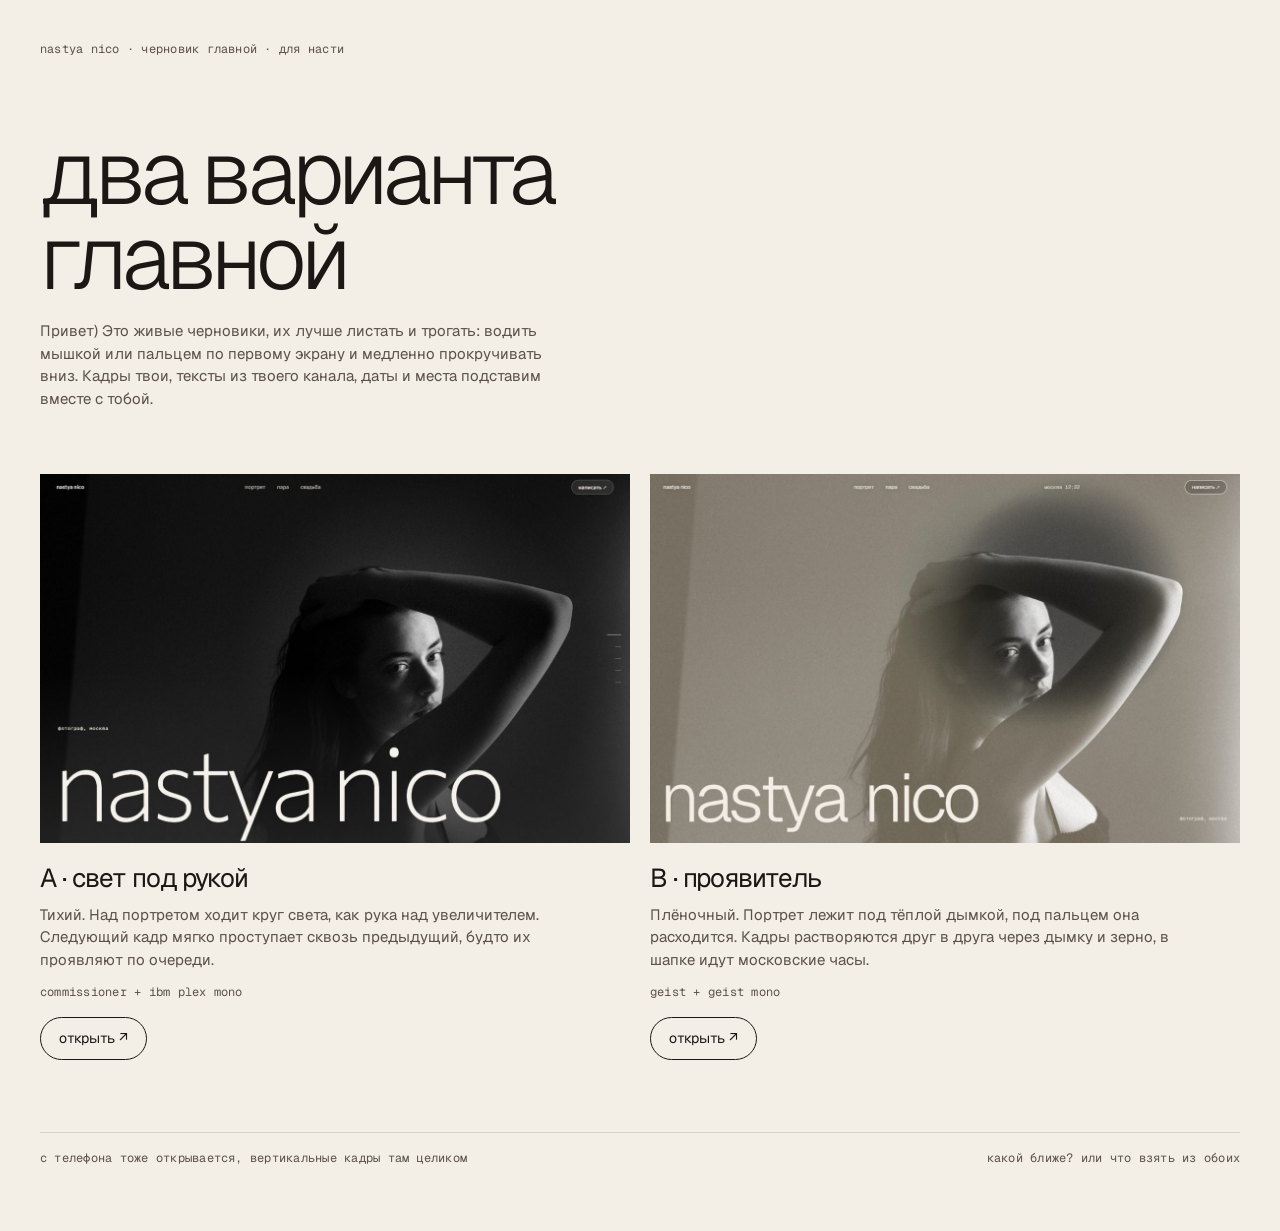
==== commit cd8eadd1: "Раунд 3: два варианта главной (A свет под рукой, B проявитель) вместо раунда 2 Co-Authored-By: Claud" ====
--- a/index.html
+++ b/index.html
@@ -4,143 +4,59 @@
 <meta charset="utf-8">
 <meta name="viewport" content="width=device-width, initial-scale=1">
 <meta name="robots" content="noindex, nofollow">
-<title>Nastya Nico · новый сайт</title>
-<meta name="description" content="Два варианта главной страницы для сайта nastya.nico на фотографиях и словах Насти.">
-<meta property="og:type" content="website">
-<meta property="og:title" content="Nastya Nico · новый сайт">
-<meta property="og:description" content="Два варианта главной страницы: светлый и тёмный">
-<meta property="og:url" content="https://arisheniaa.github.io/nikolaeva/">
-<meta property="og:image" content="https://arisheniaa.github.io/nikolaeva/assets/img/hub/og.jpg">
-<meta property="og:image:width" content="1200">
-<meta property="og:image:height" content="630">
-<meta name="twitter:card" content="summary_large_image">
-<script>if(!matchMedia("(prefers-reduced-motion: reduce)").matches&&!location.search.includes("shot"))document.documentElement.classList.add("js-motion")</script>
+<title>nastya nico — два варианта</title>
 <link rel="preconnect" href="https://fonts.googleapis.com">
 <link rel="preconnect" href="https://fonts.gstatic.com" crossorigin>
-<link rel="stylesheet" href="https://fonts.googleapis.com/css2?family=Onest:wght@200;300;400;500&display=swap">
-<link rel="stylesheet" href="assets/css/tokens.css">
-<link rel="stylesheet" href="assets/css/components.css">
+<link href="https://fonts.googleapis.com/css2?family=Geist:wght@300..500&family=Geist+Mono:wght@400&display=swap" rel="stylesheet">
 <style>
-  /* Хаб «Для Насти» — только на токенах ДС. */
-  .hub-hero { padding-block: var(--s-7) var(--s-10); }
-  .hub-hero .nn-mega { margin-top: var(--s-7); max-width: 13em; }
-  .hub-hero .nn-lead { margin-top: var(--s-7); max-width: 30em; }
-
-  .hub-issues { display: grid; grid-template-columns: repeat(4, minmax(0, 1fr)); gap: var(--s-7) var(--col-gap); margin: 0; padding: 0; list-style: none; counter-reset: i; }
-  .hub-issues > li { counter-increment: i; padding-top: var(--s-4); border-top: var(--line-w) solid var(--c-line); display: flex; flex-direction: column; gap: var(--s-3); }
-  .hub-issues > li::before { content: "0" counter(i); font-size: var(--fs-meta); color: var(--c-muted); font-feature-settings: "tnum" 1; }
-  .hub-issues .nn-text { color: var(--c-muted); }
-
-  .hub-variants { display: flex; flex-direction: column; gap: var(--s-11); }
-  .hub-variant { align-items: center; row-gap: var(--s-7); }
-  .hub-variant__devices { display: block; grid-column: 1 / span 7; position: relative; padding-bottom: var(--s-8); }
-  .hub-variant__text { grid-column: 9 / span 4; display: flex; flex-direction: column; gap: var(--s-5); }
-  .hub-variant:nth-child(even) .hub-variant__devices { grid-column: 6 / span 7; grid-row: 1; }
-  .hub-variant:nth-child(even) .hub-variant__text { grid-column: 1 / span 4; grid-row: 1; }
-  .hub-variant__text .nn-text { color: var(--c-muted); }
-
-  /* Рамки устройств: ноутбук и телефон поверх. */
-  .hub-laptop { display: block; aspect-ratio: 16 / 10; overflow: hidden; border: 0.625rem solid var(--c-ink); border-bottom-width: 1rem; border-radius: 0.875rem 0.875rem 0.25rem 0.25rem; background: var(--c-ink); }
-  .hub-laptop img, .hub-phone img { width: 100%; height: 100%; object-fit: cover; object-position: top; }
-  .hub-phone { position: absolute; right: -2%; bottom: 0; width: 23%; aspect-ratio: 390 / 844; overflow: hidden; border: 0.375rem solid var(--c-ink); border-radius: 1.75rem; background: var(--c-ink); box-shadow: 0 24px 48px -24px rgb(23 18 15 / 0.45); }
-  .hub-variant:nth-child(even) .hub-phone { right: auto; left: -2%; }
-  .hub-swatches { display: flex; gap: var(--s-2); }
-  .nn-side--r .hub-swatches { justify-content: flex-end; }
-  .hub-swatches i { width: 1.75rem; height: 1.75rem; border-radius: 50%; outline: var(--line-w) solid var(--c-line); }
-
-  .hub-foot { padding-block: var(--s-9) var(--s-8); }
-
-  @media (max-width: 900px) {
-    .hub-issues { grid-template-columns: repeat(2, minmax(0, 1fr)); }
-    .nn-root .hub-variant:nth-child(n) > * { grid-column: 1 / -1; grid-row: auto; }
-    .hub-variant__devices { padding-bottom: var(--s-9); }
-  }
-  @media (max-width: 560px) {
-    .hub-issues { grid-template-columns: minmax(0, 1fr); }
-    .hub-phone { width: 30%; border-width: 0.25rem; border-radius: 1.1rem; }
-    .hub-laptop { border-width: 0.375rem; border-bottom-width: 0.625rem; }
-  }
+  :root { --paper:#f3eee6; --ink:#1b1714; --ink2:#5b524a; --line:#d9d1c4; }
+  * { box-sizing:border-box; margin:0; }
+  body { background:var(--paper); color:var(--ink); font:400 15px/1.5 Geist, system-ui, sans-serif; }
+  .wrap { max-width:1360px; margin:0 auto; padding:40px 40px 64px; }
+  .mono { font:400 12px/1.5 "Geist Mono", ui-monospace, monospace; letter-spacing:.02em; color:var(--ink2); }
+  h1 { font-weight:300; font-size:clamp(44px,7vw,104px); line-height:.95; letter-spacing:-.06em; margin:72px 0 20px; }
+  .lead { max-width:520px; color:var(--ink2); }
+  .grid { display:grid; grid-template-columns:repeat(2,1fr); gap:20px; margin-top:64px; }
+  a.card { display:block; color:inherit; text-decoration:none; }
+  .card img { display:block; width:100%; aspect-ratio:16/10; object-fit:cover; background:#222; transition:transform .5s cubic-bezier(.2,.7,.2,1); }
+  .card:hover img { transform:scale(.985); }
+  .card h2 { font-weight:400; font-size:26px; letter-spacing:-.04em; margin:16px 0 6px; }
+  .card p { color:var(--ink2); max-width:560px; }
+  .card .mono { margin-top:12px; }
+  .btn { display:inline-block; margin-top:16px; padding:10px 18px; border:1px solid var(--ink); border-radius:999px; font-size:14px; }
+  .card:hover .btn { background:var(--ink); color:var(--paper); }
+  footer { margin-top:72px; padding-top:16px; border-top:1px solid var(--line); display:flex; justify-content:space-between; gap:16px; flex-wrap:wrap; }
+  @media (max-width:760px) { .wrap { padding:20px 16px 48px; } h1 { margin-top:48px; } .grid { grid-template-columns:1fr; gap:40px; margin-top:40px; } }
+  @media (prefers-reduced-motion:reduce) { .card img { transition:none; } }
 </style>
 </head>
-<body class="nn-root" data-theme="ivory">
+<body>
+<div class="wrap">
+  <div class="mono">nastya nico · черновик главной · для насти</div>
+  <h1>два варианта<br>главной</h1>
+  <p class="lead">Привет) Это живые черновики, их лучше листать и трогать: водить мышкой или пальцем по первому экрану и медленно прокручивать вниз. Кадры твои, тексты из твоего канала, даты и места подставим вместе с тобой.</p>
 
-<div class="nn-container">
-  <header class="nn-header">
-    <span class="nn-brand"><span class="nn-dot" aria-hidden="true"></span>Для Насти · nastya.nico</span>
-    <span class="nn-meta nn-hide-sm">новый сайт · октябрь 2026</span>
-  </header>
+  <div class="grid">
+    <a class="card" href="a/">
+      <img src="thumbs/a.jpg" alt="вариант A, первый экран" loading="lazy">
+      <h2>A · свет под рукой</h2>
+      <p>Тихий. Над портретом ходит круг света, как рука над увеличителем. Следующий кадр мягко проступает сквозь предыдущий, будто их проявляют по очереди.</p>
+      <div class="mono">commissioner + ibm plex mono</div>
+      <span class="btn">открыть ↗</span>
+    </a>
+    <a class="card" href="b/">
+      <img src="thumbs/b.jpg" alt="вариант B, первый экран" loading="lazy">
+      <h2>B · проявитель</h2>
+      <p>Плёночный. Портрет лежит под тёплой дымкой, под пальцем она расходится. Кадры растворяются друг в друга через дымку и зерно, в шапке идут московские часы.</p>
+      <div class="mono">geist + geist mono</div>
+      <span class="btn">открыть ↗</span>
+    </a>
+  </div>
+
+  <footer class="mono">
+    <span>с телефона тоже открывается, вертикальные кадры там целиком</span>
+    <span>какой ближе? или что взять из обоих</span>
+  </footer>
 </div>
-
-<main>
-  <section class="nn-container hub-hero">
-    <h1 class="nn-mega" data-lines>
-      <span class="nn-line"><span style="--i: 0">Новый сайт на&nbsp;ваших</span></span>
-      <span class="nn-line"><span style="--i: 1">кадрах и&nbsp;ваших словах</span></span>
-    </h1>
-    <p class="nn-lead" data-reveal>Ниже два варианта главной страницы. Фотографии и&nbsp;тексты взяты с&nbsp;вашего сайта. Обе страницы живые: откройте их с&nbsp;телефона и&nbsp;полистайте.</p>
-  </section>
-
-  <section class="nn-section nn-section--top0">
-    <div class="nn-container">
-      <div class="nn-grid nn-sec-head nn-sec-head--track">
-        <p class="nn-meta nn-sec-head__label">рекомендации</p>
-        <h2 class="nn-h2 nn-sec-head__title" data-reveal>Что сделает сайт удобнее для&nbsp;клиентов</h2>
-        <p class="nn-lead nn-sec-head__lead" data-reveal>Это советы, решать вам. С&nbsp;ними проще понять, что вы&nbsp;снимаете, и&nbsp;сразу написать. В&nbsp;обоих вариантах всё это уже есть.</p>
-      </div>
-      <ol class="hub-issues">
-        <li data-reveal><h3 class="nn-h3">Кадры на&nbsp;главной</h3><p class="nn-text">Сейчас на&nbsp;главной один портрет и&nbsp;текст, а&nbsp;съёмки лежат в&nbsp;разделе «Портфолио». В&nbsp;вариантах портрет, роспись и&nbsp;свадьба видны сразу под первым экраном, по&nbsp;три кадра.</p></li>
-        <li data-reveal style="--delay: 100ms"><h3 class="nn-h3">Контакты под&nbsp;рукой</h3><p class="nn-text">Кнопка «Написать в&nbsp;Telegram» стоит на&nbsp;первом экране, под портфолио и&nbsp;в&nbsp;конце страницы. Человек решился и&nbsp;сразу пишет, без поисков.</p></li>
-        <li data-reveal style="--delay: 200ms"><h3 class="nn-h3">Что вы&nbsp;снимаете</h3><p class="nn-text">Страница «Услуги» сейчас пустая. В&nbsp;вариантах у&nbsp;каждого направления короткая метка: индивидуальная съёмка, для двоих, для жениха и&nbsp;невесты. Стоимость остаётся для&nbsp;переписки.</p></li>
-        <li data-reveal style="--delay: 300ms"><h3 class="nn-h3">Кто на&nbsp;фото</h3><p class="nn-text">Сейчас «Я&nbsp;— nastya.nico» стоит прямо на&nbsp;портрете, и&nbsp;легко подумать, что на&nbsp;фото вы. В&nbsp;вариантах у&nbsp;кадра подпись «женский портрет», а&nbsp;«Я&nbsp;— Настя» живёт в&nbsp;блоке «обо мне».</p></li>
-      </ol>
-    </div>
-  </section>
-
-  <section class="nn-section">
-    <div class="nn-container">
-      <div class="nn-grid nn-sec-head nn-sec-head--track nn-side--r">
-        <p class="nn-meta nn-sec-head__label">варианты</p>
-        <h2 class="nn-h2 nn-sec-head__title" data-reveal>Две главные страницы на&nbsp;выбор</h2>
-        <p class="nn-lead nn-sec-head__lead" data-reveal>Один светлый, другой тёмный, как ваш нынешний сайт. В&nbsp;обоих мало слов, говорят кадры. Четыре блока: первый экран, портфолио, обо мне и&nbsp;связь.</p>
-      </div>
-
-      <div class="hub-variants">
-        <article class="nn-grid hub-variant">
-          <a class="hub-variant__devices" href="a/" aria-label="Открыть вариант А" data-reveal>
-            <span class="hub-laptop"><img src="assets/img/hub/a-desktop.webp" width="1200" height="750" alt="Вариант А на ноутбуке: заголовок «Как я вижу тебя» и чёрно-белый портрет рядом"></span>
-            <span class="hub-phone"><img src="assets/img/hub/a-mobile.webp" width="520" height="1125" loading="lazy" alt="Вариант А на телефоне"></span>
-          </a>
-          <div class="hub-variant__text">
-            <p class="nn-meta">вариант А · «Кость и&nbsp;бордо»</p>
-            <h3 class="nn-h2" data-reveal>Светлый, портрет рядом с&nbsp;заголовком</h3>
-            <p class="nn-text">Светлая бумага и&nbsp;тушь, бордо со&nbsp;штор на&nbsp;росписи, румянец пионов в&nbsp;финале. Только гротеск, без рукописного.</p>
-            <div class="hub-swatches" aria-hidden="true"><i style="background:#F6F2EA"></i><i style="background:#E7D5CB"></i><i style="background:#6A1F2B"></i><i style="background:#1C1816"></i><i style="background:#17120F"></i></div>
-            <div><a class="nn-btn" href="a/">Открыть вариант А <span class="nn-btn__arrow" aria-hidden="true">↗</span></a></div>
-          </div>
-        </article>
-
-        <article class="nn-grid hub-variant">
-          <a class="hub-variant__devices" href="b/" aria-label="Открыть вариант Б" data-reveal>
-            <span class="hub-laptop"><img src="assets/img/hub/b-desktop.webp" width="1200" height="750" loading="lazy" alt="Вариант Б на ноутбуке: чёрно-белый портрет на весь экран и заголовок «Как я вижу тебя»"></span>
-            <span class="hub-phone"><img src="assets/img/hub/b-mobile.webp" width="520" height="1125" loading="lazy" alt="Вариант Б на телефоне"></span>
-          </a>
-          <div class="hub-variant__text nn-side--r">
-            <p class="nn-meta">вариант Б · «Графит и&nbsp;золотой час»</p>
-            <h3 class="nn-h2" data-reveal>Тёмный, портрет на&nbsp;весь экран</h3>
-            <p class="nn-text">Тёмный, как нынешний сайт, но&nbsp;тёплый: графит, слоновая кость, янтарь закатного леса. Одна рукописная строка «привет, друзья!» в&nbsp;блоке «обо мне».</p>
-            <div class="hub-swatches" aria-hidden="true"><i style="background:#151311"></i><i style="background:#2B2723"></i><i style="background:#F1EBE1"></i><i style="background:#E6A84F"></i><i style="background:#A99F93"></i></div>
-            <div><a class="nn-btn nn-btn--ink" href="b/">Открыть вариант Б <span class="nn-btn__arrow" aria-hidden="true">↗</span></a></div>
-          </div>
-        </article>
-      </div>
-    </div>
-  </section>
-
-  <footer class="nn-container hub-foot">
-    <p class="nn-note">Это макет: заявок он не принимает, кнопки ведут в&nbsp;ваши настоящие Telegram и&nbsp;Instagram. Страницы закрыты от&nbsp;поисковиков.</p>
-  </footer>
-</main>
-
-<script src="assets/js/motion.js" defer></script>
 </body>
 </html>
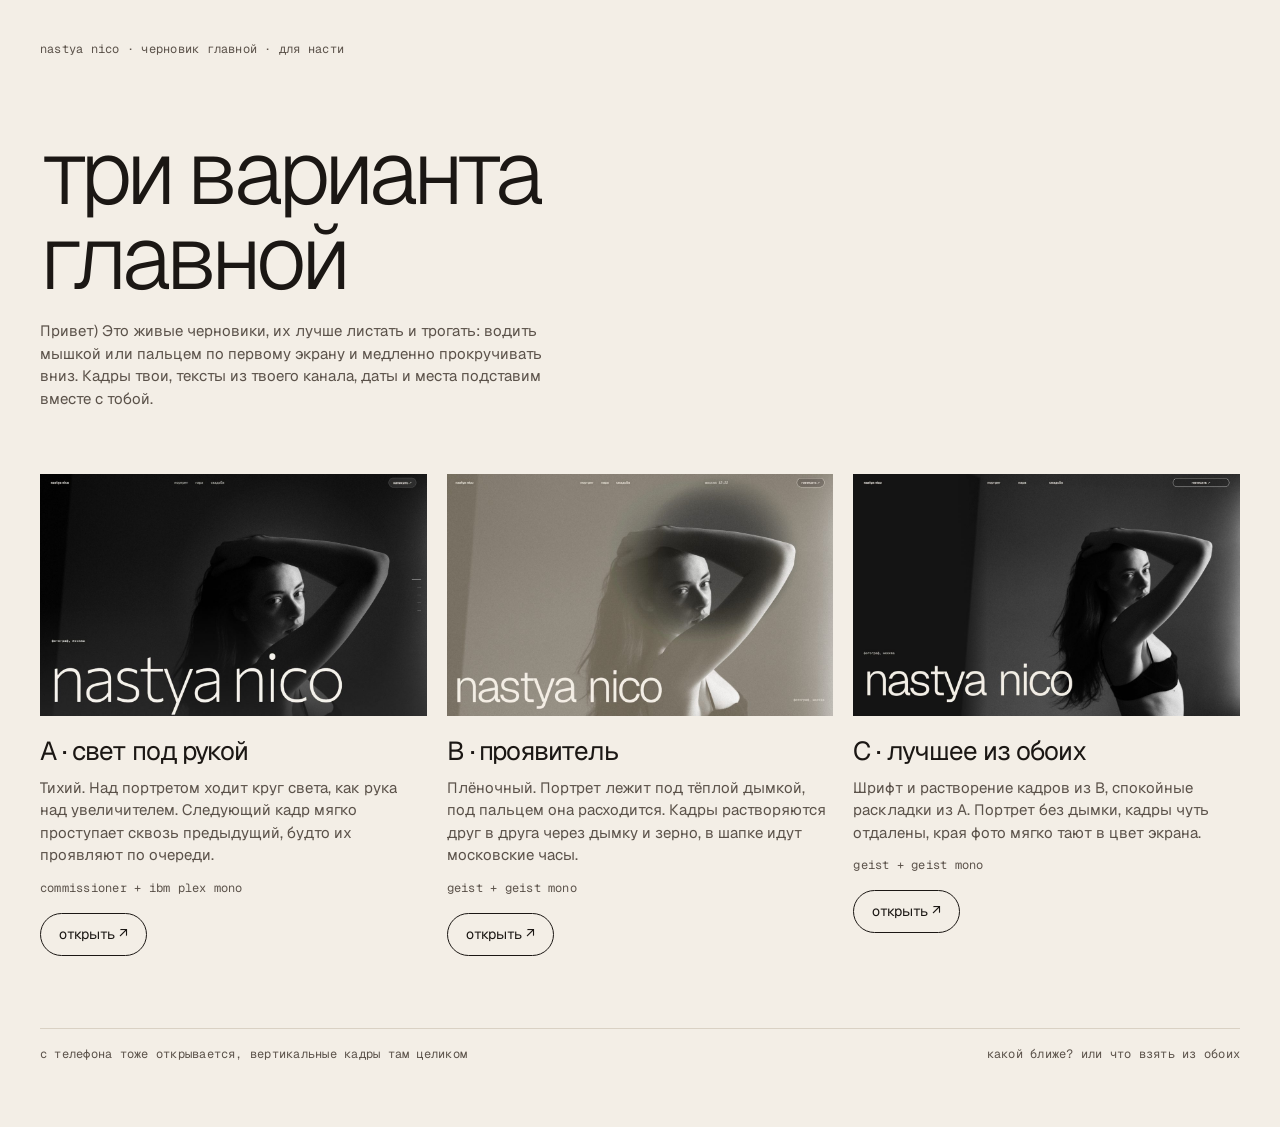
==== commit 667c13a4: "Третий вариант C — гибрид A+B Co-Authored-By: Claude Opus 5.5 <noreply@anthropic.com>" ====
--- a/index.html
+++ b/index.html
@@ -4,7 +4,7 @@
 <meta charset="utf-8">
 <meta name="viewport" content="width=device-width, initial-scale=1">
 <meta name="robots" content="noindex, nofollow">
-<title>nastya nico — два варианта</title>
+<title>nastya nico — три варианта</title>
 <link rel="preconnect" href="https://fonts.googleapis.com">
 <link rel="preconnect" href="https://fonts.gstatic.com" crossorigin>
 <link href="https://fonts.googleapis.com/css2?family=Geist:wght@300..500&family=Geist+Mono:wght@400&display=swap" rel="stylesheet">
@@ -16,7 +16,7 @@
   .mono { font:400 12px/1.5 "Geist Mono", ui-monospace, monospace; letter-spacing:.02em; color:var(--ink2); }
   h1 { font-weight:300; font-size:clamp(44px,7vw,104px); line-height:.95; letter-spacing:-.06em; margin:72px 0 20px; }
   .lead { max-width:520px; color:var(--ink2); }
-  .grid { display:grid; grid-template-columns:repeat(2,1fr); gap:20px; margin-top:64px; }
+  .grid { display:grid; grid-template-columns:repeat(3,1fr); gap:20px; margin-top:64px; }
   a.card { display:block; color:inherit; text-decoration:none; }
   .card img { display:block; width:100%; aspect-ratio:16/10; object-fit:cover; background:#222; transition:transform .5s cubic-bezier(.2,.7,.2,1); }
   .card:hover img { transform:scale(.985); }
@@ -26,6 +26,7 @@
   .btn { display:inline-block; margin-top:16px; padding:10px 18px; border:1px solid var(--ink); border-radius:999px; font-size:14px; }
   .card:hover .btn { background:var(--ink); color:var(--paper); }
   footer { margin-top:72px; padding-top:16px; border-top:1px solid var(--line); display:flex; justify-content:space-between; gap:16px; flex-wrap:wrap; }
+  @media (max-width:1100px) { .grid { grid-template-columns:repeat(2,1fr); } }
   @media (max-width:760px) { .wrap { padding:20px 16px 48px; } h1 { margin-top:48px; } .grid { grid-template-columns:1fr; gap:40px; margin-top:40px; } }
   @media (prefers-reduced-motion:reduce) { .card img { transition:none; } }
 </style>
@@ -33,7 +34,7 @@
 <body>
 <div class="wrap">
   <div class="mono">nastya nico · черновик главной · для насти</div>
-  <h1>два варианта<br>главной</h1>
+  <h1>три варианта<br>главной</h1>
   <p class="lead">Привет) Это живые черновики, их лучше листать и трогать: водить мышкой или пальцем по первому экрану и медленно прокручивать вниз. Кадры твои, тексты из твоего канала, даты и места подставим вместе с тобой.</p>
 
   <div class="grid">
@@ -51,6 +52,13 @@
       <div class="mono">geist + geist mono</div>
       <span class="btn">открыть ↗</span>
     </a>
+    <a class="card" href="c/">
+      <img src="thumbs/c.jpg" alt="вариант C, первый экран" loading="lazy">
+      <h2>C · лучшее из обоих</h2>
+      <p>Шрифт и растворение кадров из B, спокойные раскладки из A. Портрет без дымки, кадры чуть отдалены, края фото мягко тают в цвет экрана.</p>
+      <div class="mono">geist + geist mono</div>
+      <span class="btn">открыть ↗</span>
+    </a>
   </div>
 
   <footer class="mono">
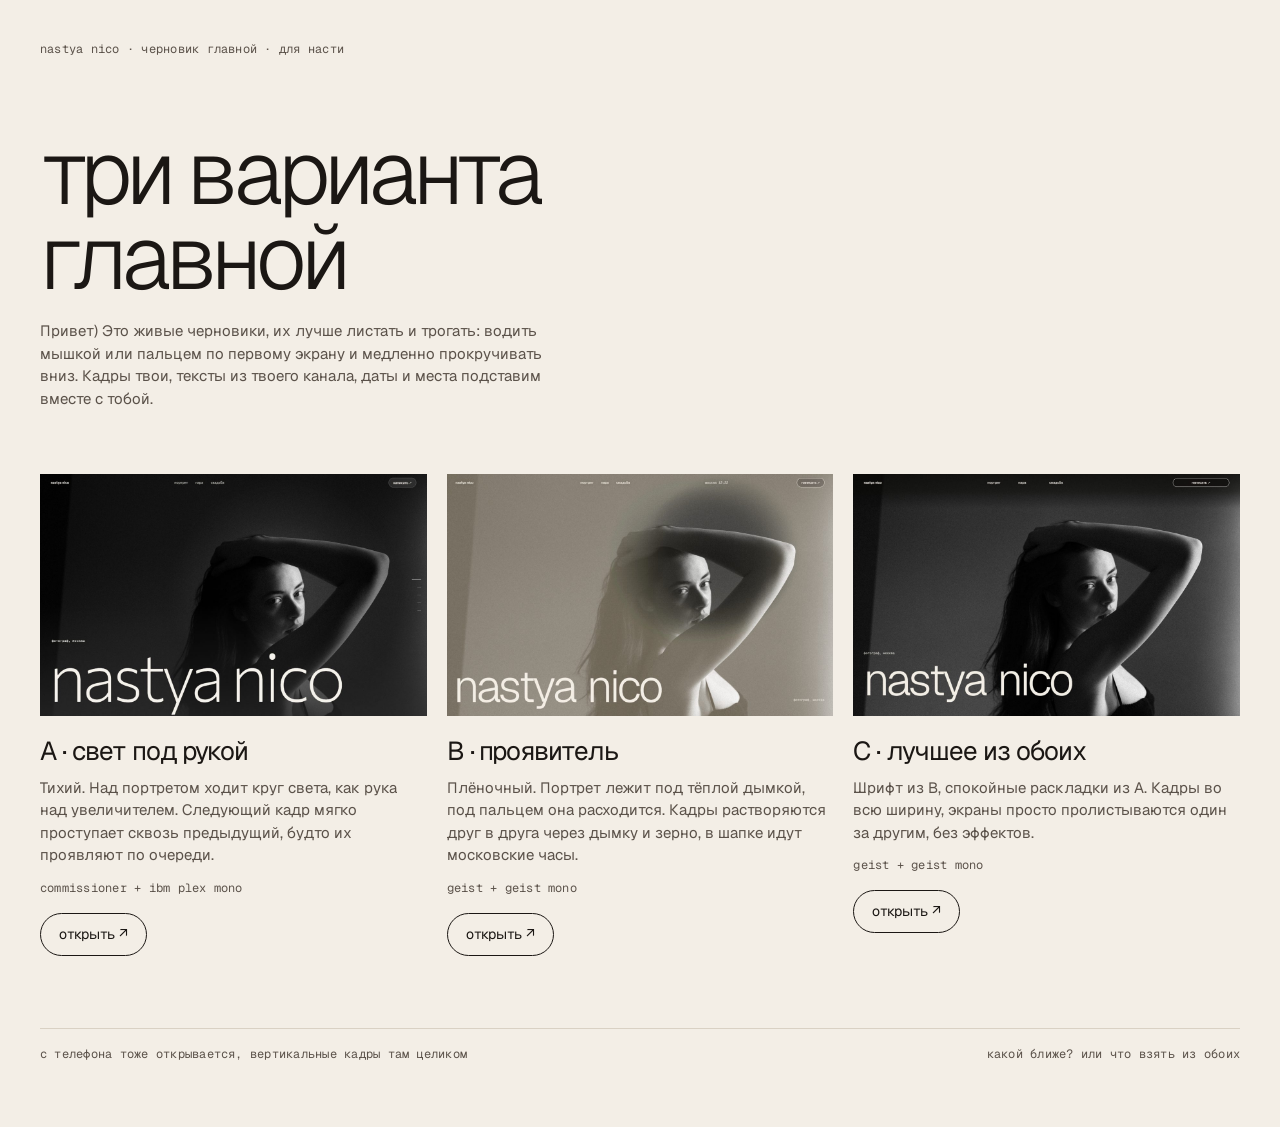
==== commit d4b61fd7: "Вариант C: обычное пролистывание, кадры во всю ширину, пара r14, свадьба w23 Co-Authored-By: Claude " ====
--- a/index.html
+++ b/index.html
@@ -55,7 +55,7 @@
     <a class="card" href="c/">
       <img src="thumbs/c.jpg" alt="вариант C, первый экран" loading="lazy">
       <h2>C · лучшее из обоих</h2>
-      <p>Шрифт и растворение кадров из B, спокойные раскладки из A. Портрет без дымки, кадры чуть отдалены, края фото мягко тают в цвет экрана.</p>
+      <p>Шрифт из B, спокойные раскладки из A. Кадры во всю ширину, экраны просто пролистываются один за другим, без эффектов.</p>
       <div class="mono">geist + geist mono</div>
       <span class="btn">открыть ↗</span>
     </a>
